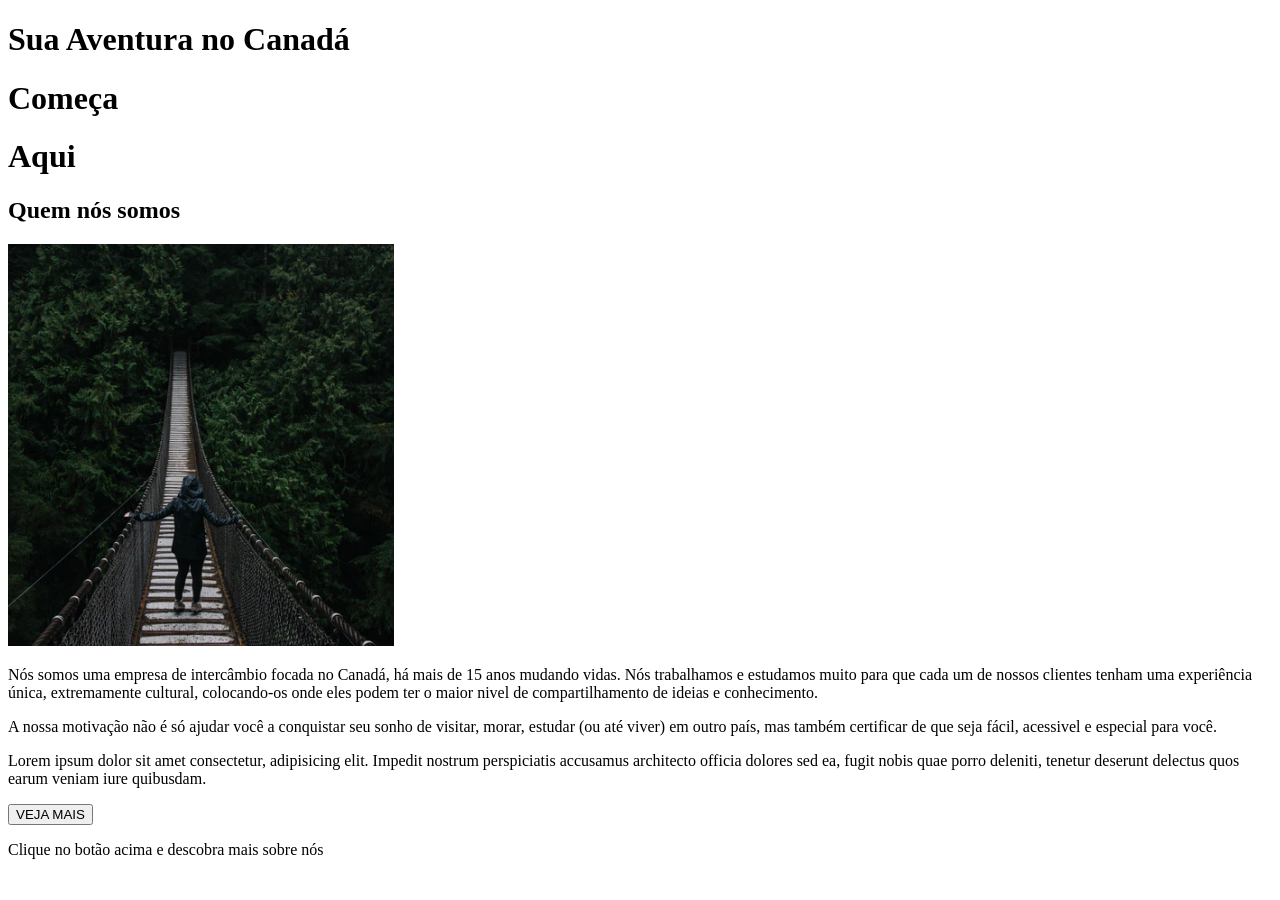
==== index.html @ 94c92f0e "Code Base" ====
<!DOCTYPE html>
<html lang="en">

<head>
  <meta charset="UTF-8">
  <meta http-equiv="X-UA-Compatible" content="IE=edge">
  <meta name="viewport" content="width=device-width, initial-scale=1.0">
  <title> CanadaFly</title>
  <link rel="stylesheet" href="./style.css">
  <script src="./script.js" type="module" defer></script>
</head>

<body>
  <header-component></header-component>
  <div class="outdoor home">
    <div class="img-outdoor"></div>
    <div class="container-outdoor">
      <h1> Sua Aventura no Canadá </h1>
      <div class="detail">
        <h1>Começa</h1>
        <h1>Aqui</h1>
      </div>
    </div>
  </div>

  <main>
    <section class="who-we-are home">
      <div class="container">
        <h2 class="title">Quem nós somos</h2>
        <div class="content">
          <div class="img">
            <img src="./imgs/image-help-how-we-are.png" alt="">
          </div>

          <div class="info">
            <p>
              Nós somos uma empresa de intercâmbio focada no Canadá, há mais de 15 anos mudando vidas. Nós trabalhamos
              e estudamos muito para que cada um de nossos clientes tenham uma experiência única, extremamente cultural,
              colocando-os onde eles podem ter o maior nivel de compartilhamento de ideias e conhecimento.
            </p>
            <p>
              A nossa motivação não é só ajudar você a conquistar seu sonho de visitar, morar, estudar (ou até viver) em
              outro país, mas também certificar de que seja fácil, acessivel e especial para você.
            </p>
            <p>
              Lorem ipsum dolor sit amet consectetur, adipisicing elit. Impedit nostrum perspiciatis accusamus
              architecto officia dolores sed ea, fugit nobis quae porro deleniti, tenetur deserunt delectus quos earum
              veniam iure quibusdam.
            </p>

            <div class="call">
              <button>VEJA MAIS</button>
              <p>Clique no botão acima e descobra mais sobre nós</p>
            </div>
          </div>
        </div>
      </div>
    </section>
  </main>
</body>

</html>
---- style.css ----
@import url(./styles/general.css);
/* COMPONENTS */
@import url(./components/header/header.css);
@import url(./styles/outdoor.css);
/* SECTIONS */
@import url(./styles/who-we-are.css);
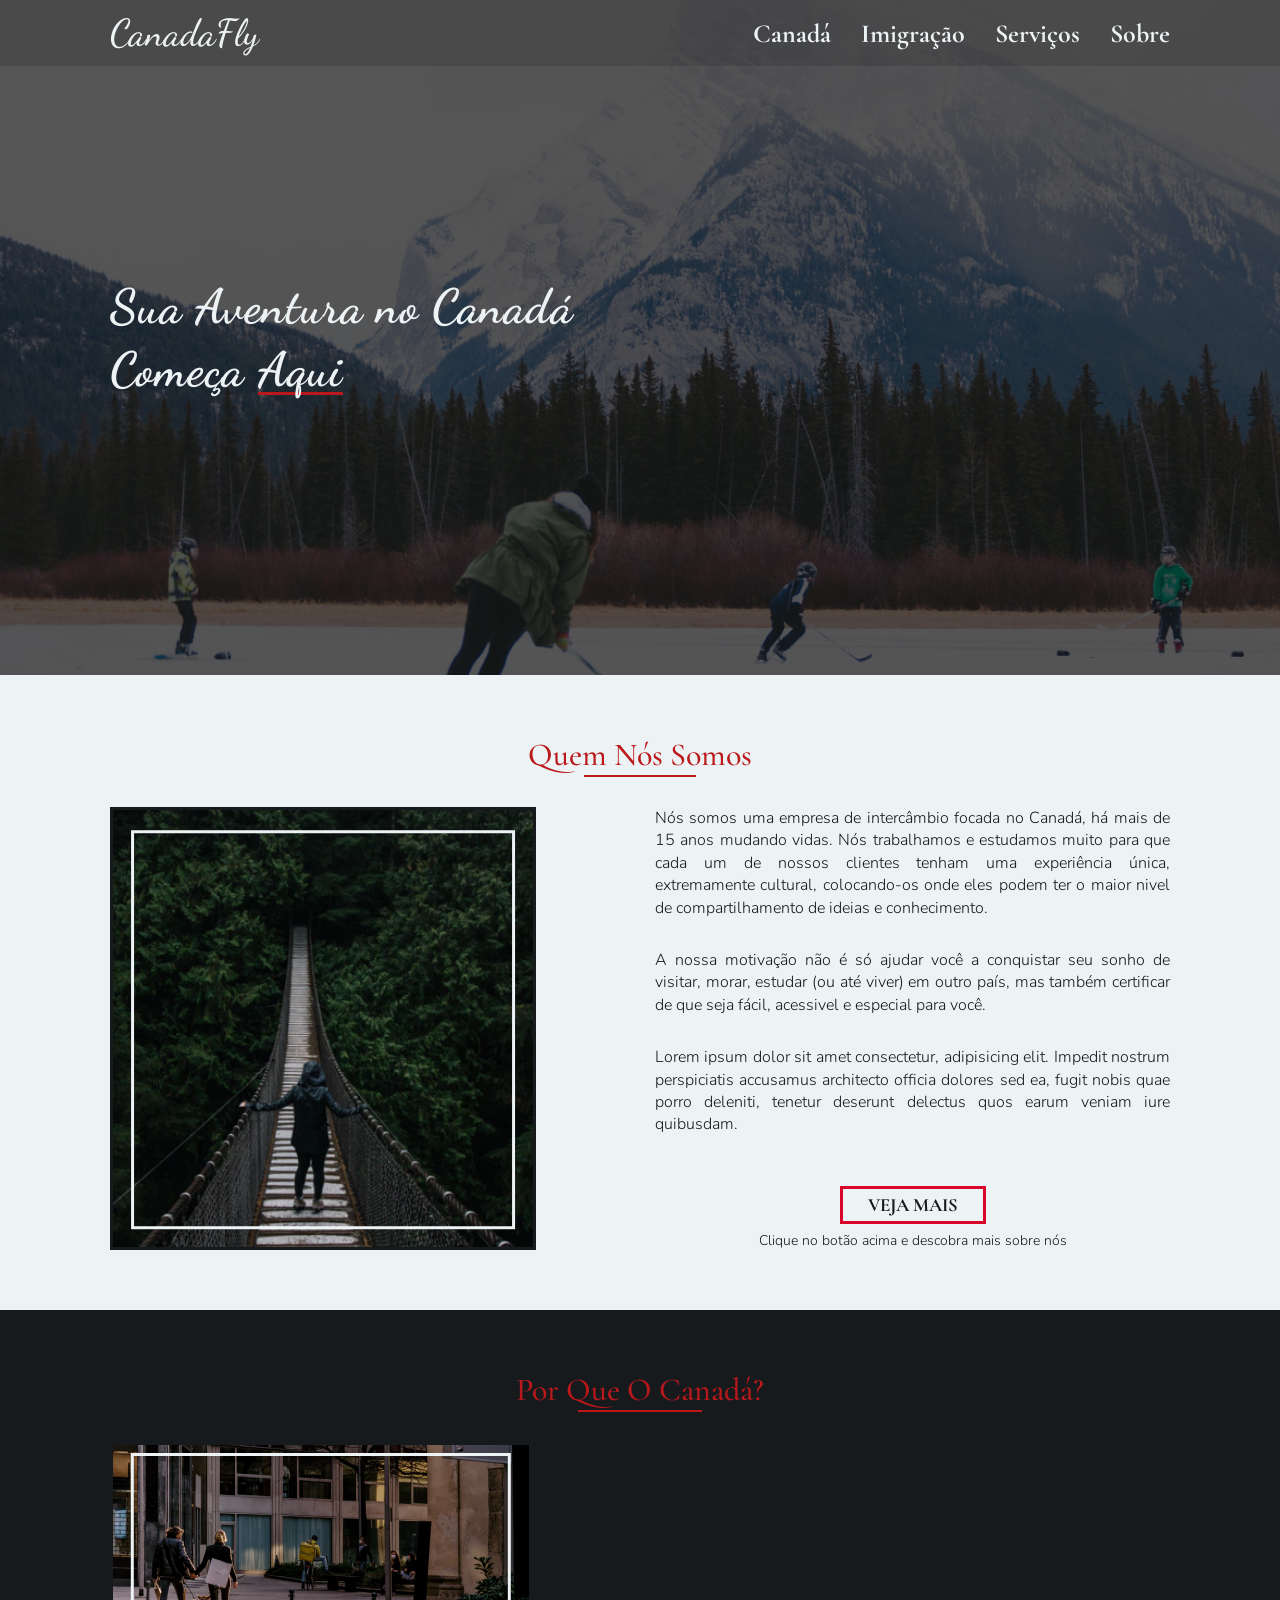
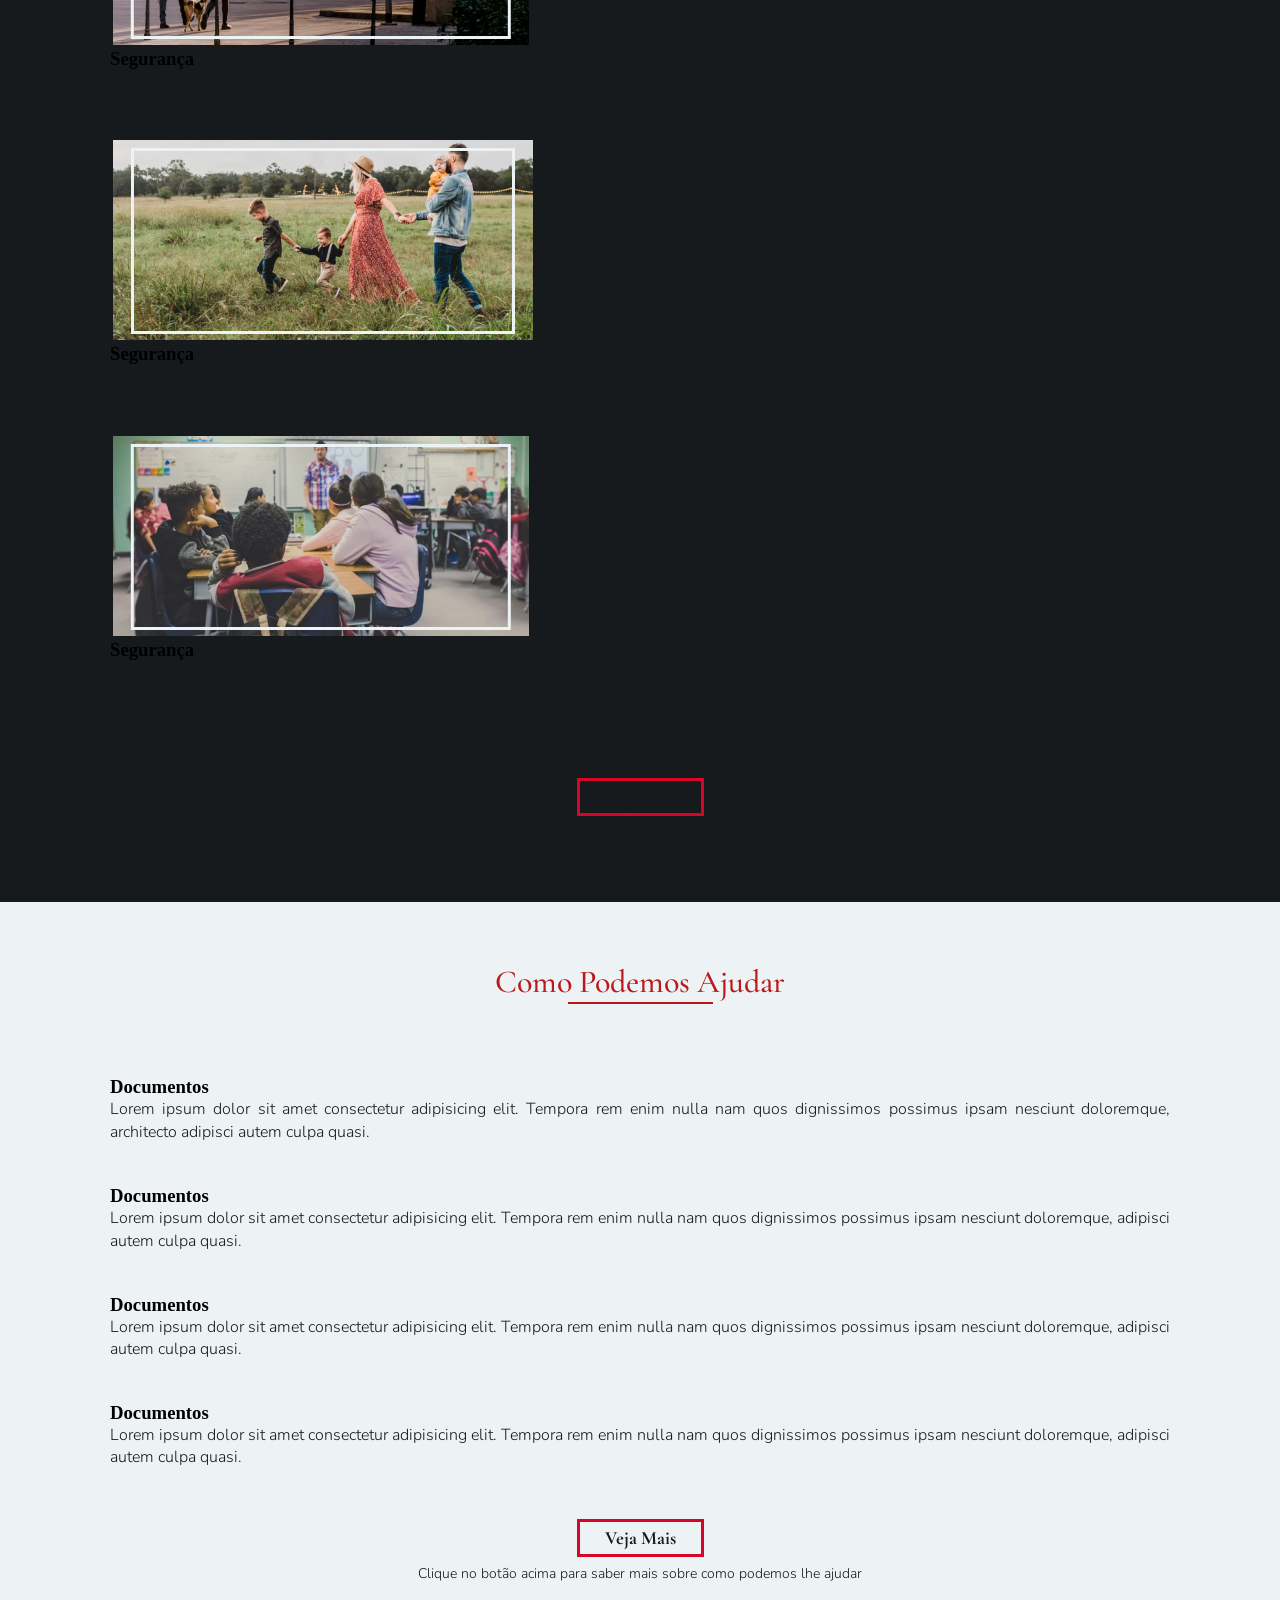
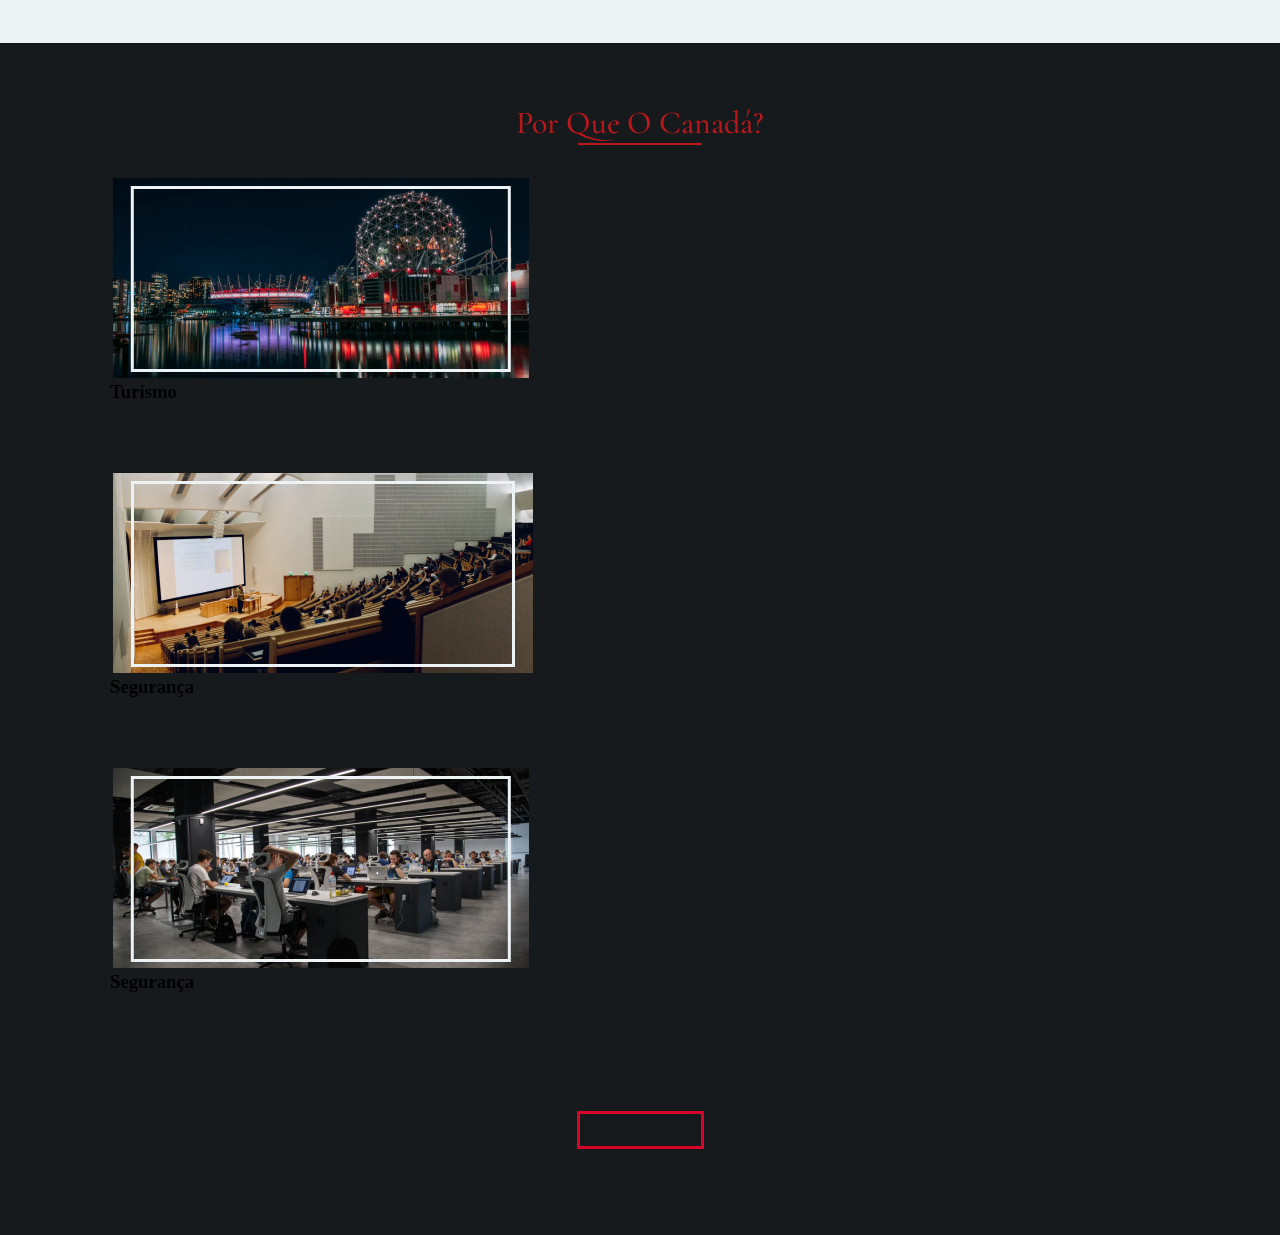
==== commit 6a6dd470: "update page home" ====
--- a/index.html
+++ b/index.html
@@ -24,14 +24,15 @@
   </div>
 
   <main>
+
     <section class="who-we-are home">
       <div class="container">
         <h2 class="title">Quem nós somos</h2>
         <div class="content">
           <div class="img">
-            <img src="./imgs/image-help-how-we-are.png" alt="">
-          </div>
-
+            <img src="./imgs/image-help-how-we-are.png"
+              alt="Imagem de uma pessoa passando por uma ponte de madeira na floresta.">
+          </div>
           <div class="info">
             <p>
               Nós somos uma empresa de intercâmbio focada no Canadá, há mais de 15 anos mudando vidas. Nós trabalhamos
@@ -47,7 +48,6 @@
               architecto officia dolores sed ea, fugit nobis quae porro deleniti, tenetur deserunt delectus quos earum
               veniam iure quibusdam.
             </p>
-
             <div class="call">
               <button>VEJA MAIS</button>
               <p>Clique no botão acima e descobra mais sobre nós</p>
@@ -56,6 +56,167 @@
         </div>
       </div>
     </section>
+
+    <section class="why-canada content-style-one">
+      <div class="container">
+        <h2 class="title">Por que o canadá?</h2>
+        <div class="content">
+          <div class="img">
+            <img src="./imgs/quality-safety.png" alt="Imagem de diversas pessoas passeando por um belo bairro.">
+          </div>
+          <div class="info">
+            <h3 class="subtitle">Segurança</h3>
+            <p>
+              Lorem ipsum dolor sit amet, consectetur adipiscing elit ut aliquam, purus sit amet luctus venenatis,
+              lectus magna fringilla urna, porttitor rhoncus dolor purus non enimLorem ipsum dolor sit amet, consectetur
+              adipiscing elit ut aliquam, purus sit amet luctus venenatis, lectus magna fringilla urna, porttitor
+              rhoncus dolor purus non enimLorem ipsum.
+            </p>
+          </div>
+        </div>
+        <div class="content">
+          <div class="img">
+            <img src="./imgs/quality-family.png" alt="Imagem de uma pessoa familia passeando em um campo verde.">
+          </div>
+          <div class="info">
+            <h3 class="subtitle">Segurança</h3>
+            <p>
+              Lorem ipsum dolor sit amet, consectetur adipiscing elit ut aliquam, purus sit amet luctus venenatis,
+              lectus magna fringilla urna, porttitor rhoncus dolor purus non enimLorem ipsum dolor sit amet, consectetur
+              adipiscing elit ut aliquam, purus sit amet luctus venenatis, lectus magna fringilla urna, porttitor
+              rhoncus dolor purus non enimLorem ipsum.
+            </p>
+          </div>
+        </div>
+        <div class="content">
+          <div class="img">
+            <img src="./imgs/quality-study.png" alt="Imagem de alunos em uma aula.">
+          </div>
+          <div class="info">
+            <h3 class="subtitle">Segurança</h3>
+            <p>
+              Lorem ipsum dolor sit amet, consectetur adipiscing elit ut aliquam, purus sit amet luctus venenatis,
+              lectus magna fringilla urna, porttitor rhoncus dolor purus non enimLorem ipsum dolor sit amet, consectetur
+              adipiscing elit ut aliquam, purus sit amet luctus venenatis, lectus magna fringilla urna, porttitor
+              rhoncus dolor purus non enimLorem ipsum.
+            </p>
+          </div>
+        </div>
+      </div>
+      <div class="call">
+        <button> Veja Mais</button>
+        <p>Clique no botão acima para saber mais sobre o Canadá</p>
+      </div>
+    </section>
+
+    <section class="how-we-help">
+      <div class="container">
+        <h2 class="title"> Como podemos ajudar</h2>
+        <div class="content">
+          <div class="item">
+            <div class="vector">
+              <img src="./imgs/vector-document.svg" alt="">
+            </div>
+            <h3 class="subtitle">
+              Documentos
+            </h3>
+            <p>Lorem ipsum dolor sit amet consectetur adipisicing elit. Tempora rem enim nulla nam quos dignissimos
+              possimus ipsam nesciunt doloremque, architecto adipisci autem culpa quasi.
+            </p>
+          </div>
+          <div class="item">
+            <div class="vector">
+              <img src="./imgs/vector-place.svg" alt="">
+            </div>
+            <h3 class="subtitle">
+              Documentos
+            </h3>
+            <p>Lorem ipsum dolor sit amet consectetur adipisicing elit. Tempora rem enim nulla nam quos dignissimos
+              possimus ipsam nesciunt doloremque, adipisci autem culpa quasi.
+            </p>
+          </div>
+          <div class="item">
+            <div class="vector">
+              <img src="./imgs/vector-security.svg" alt="">
+            </div>
+            <h3 class="subtitle">
+              Documentos
+            </h3>
+            <p>Lorem ipsum dolor sit amet consectetur adipisicing elit. Tempora rem enim nulla nam quos dignissimos
+              possimus ipsam nesciunt doloremque, adipisci autem culpa quasi.
+            </p>
+          </div>
+          <div class="item">
+            <div class="vector">
+              <img src="./imgs/vector-job.svg" alt="">
+            </div>
+            <h3 class="subtitle">
+              Documentos
+            </h3>
+            <p>Lorem ipsum dolor sit amet consectetur adipisicing elit. Tempora rem enim nulla nam quos dignissimos
+              possimus ipsam nesciunt doloremque, adipisci autem culpa quasi.
+            </p>
+          </div>
+        </div>
+        <div class="call">
+          <button>Veja Mais</button>
+          <p>Clique no botão acima para saber mais sobre como podemos lhe ajudar</p>
+        </div>
+      </div>
+    </section>
+
+    <section class="visa-types content-style-one">
+      <div class="container">
+        <h2 class="title">Por que o canadá?</h2>
+        <div class="content">
+          <div class="img">
+            <img src="./imgs/visa-turism.png" alt="Imagem do ponto turistico Science World.">
+          </div>
+          <div class="info">
+            <h3 class="subtitle">Turismo</h3>
+            <p>
+              Lorem ipsum dolor sit amet, consectetur adipiscing elit ut aliquam, purus sit amet luctus venenatis,
+              lectus magna fringilla urna, porttitor rhoncus dolor purus non enimLorem ipsum dolor sit amet, consectetur
+              adipiscing elit ut aliquam, purus sit amet luctus venenatis, lectus magna fringilla urna, porttitor
+              rhoncus dolor purus non enimLorem ipsum.
+            </p>
+          </div>
+        </div>
+        <div class="content">
+          <div class="img">
+            <img src="./imgs/visa-study.png" alt="Imagem de uma sala de faculdade.">
+          </div>
+          <div class="info">
+            <h3 class="subtitle">Segurança</h3>
+            <p>
+              Lorem ipsum dolor sit amet, consectetur adipiscing elit ut aliquam, purus sit amet luctus venenatis,
+              lectus magna fringilla urna, porttitor rhoncus dolor purus non enimLorem ipsum dolor sit amet, consectetur
+              adipiscing elit ut aliquam, purus sit amet luctus venenatis, lectus magna fringilla urna, porttitor
+              rhoncus dolor purus non enimLorem ipsum.
+            </p>
+          </div>
+        </div>
+        <div class="content">
+          <div class="img">
+            <img src="./imgs/visa-work.png"
+              alt="Imagem de uma empresa com diversas pessoas trabalhanndo em seus notebooks.">
+          </div>
+          <div class="info">
+            <h3 class="subtitle">Segurança</h3>
+            <p>
+              Lorem ipsum dolor sit amet, consectetur adipiscing elit ut aliquam, purus sit amet luctus venenatis,
+              lectus magna fringilla urna, porttitor rhoncus dolor purus non enimLorem ipsum dolor sit amet, consectetur
+              adipiscing elit ut aliquam, purus sit amet luctus venenatis, lectus magna fringilla urna, porttitor
+              rhoncus dolor purus non enimLorem ipsum.
+            </p>
+          </div>
+        </div>
+      </div>
+      <div class="call">
+        <button> Veja Mais</button>
+        <p>Clique no botão acima para saber mais sobre o Canadá</p>
+      </div>
+    </section>
   </main>
 </body>
 
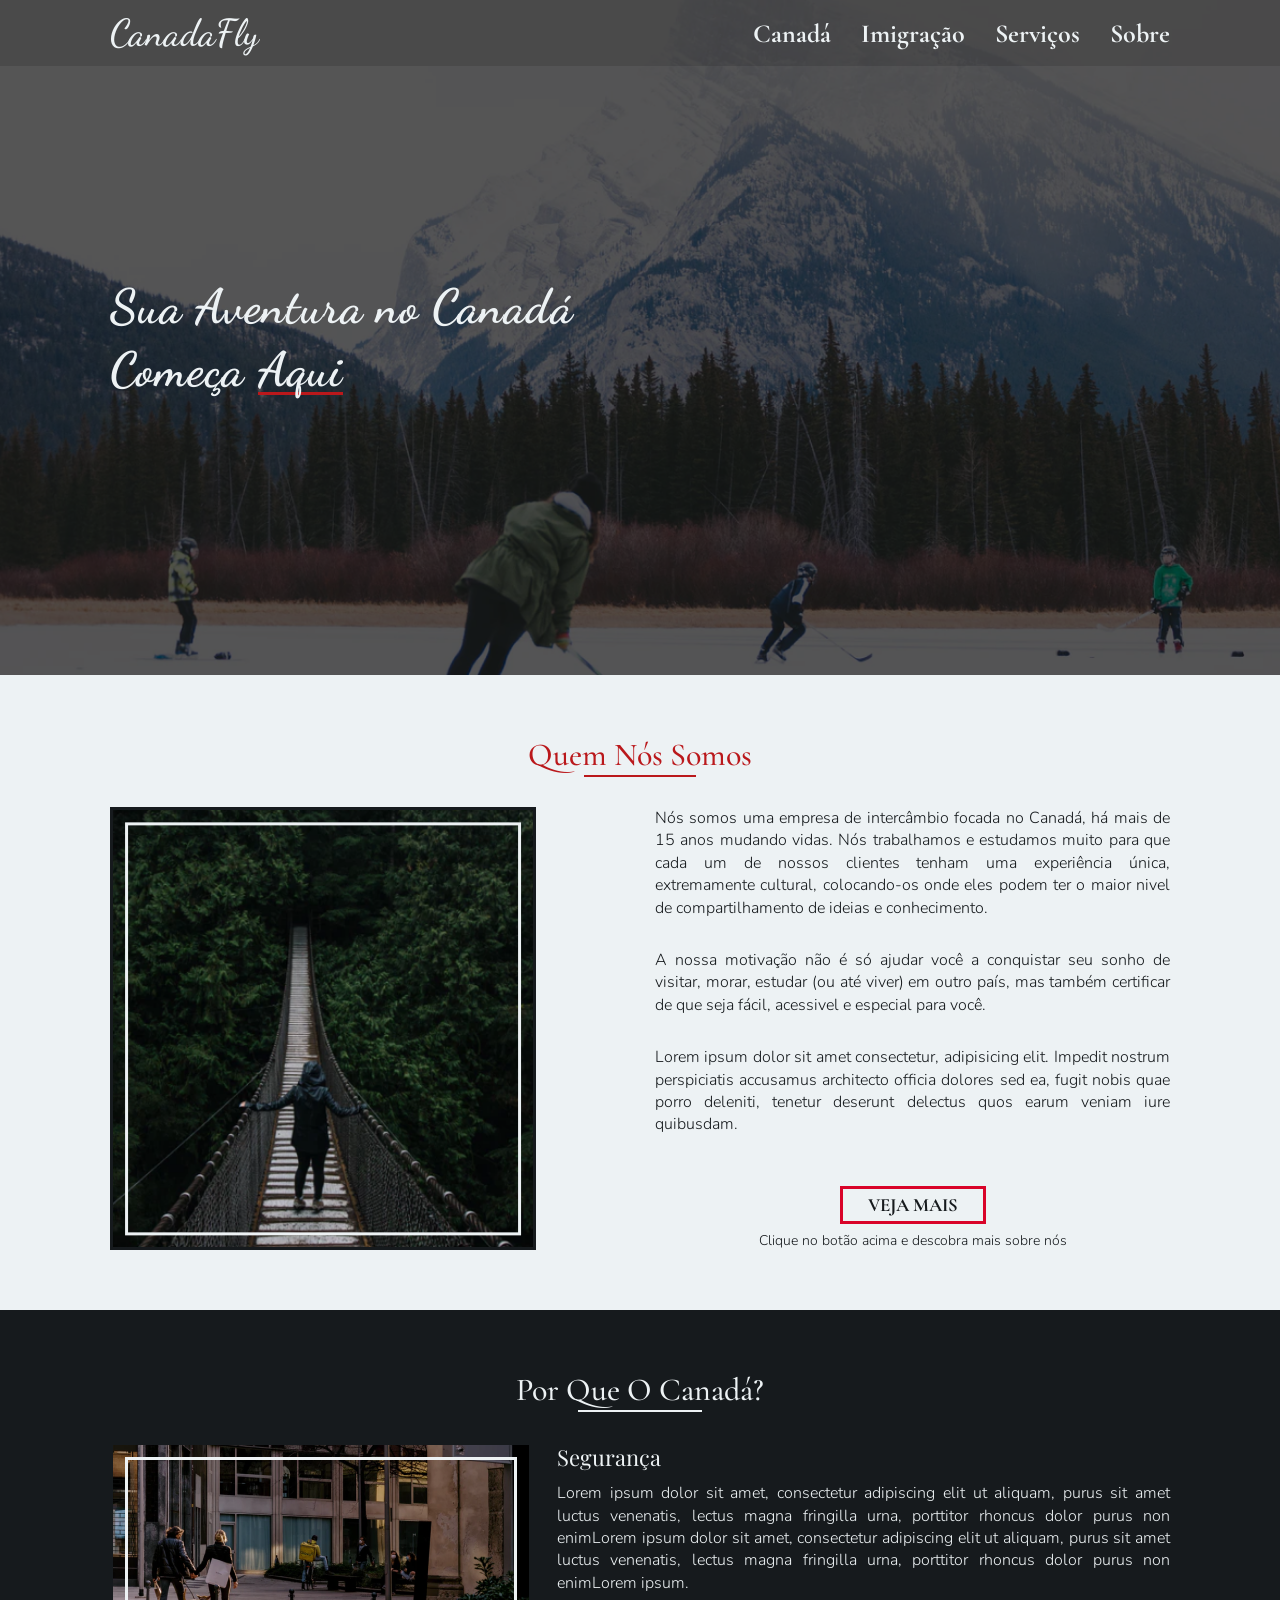
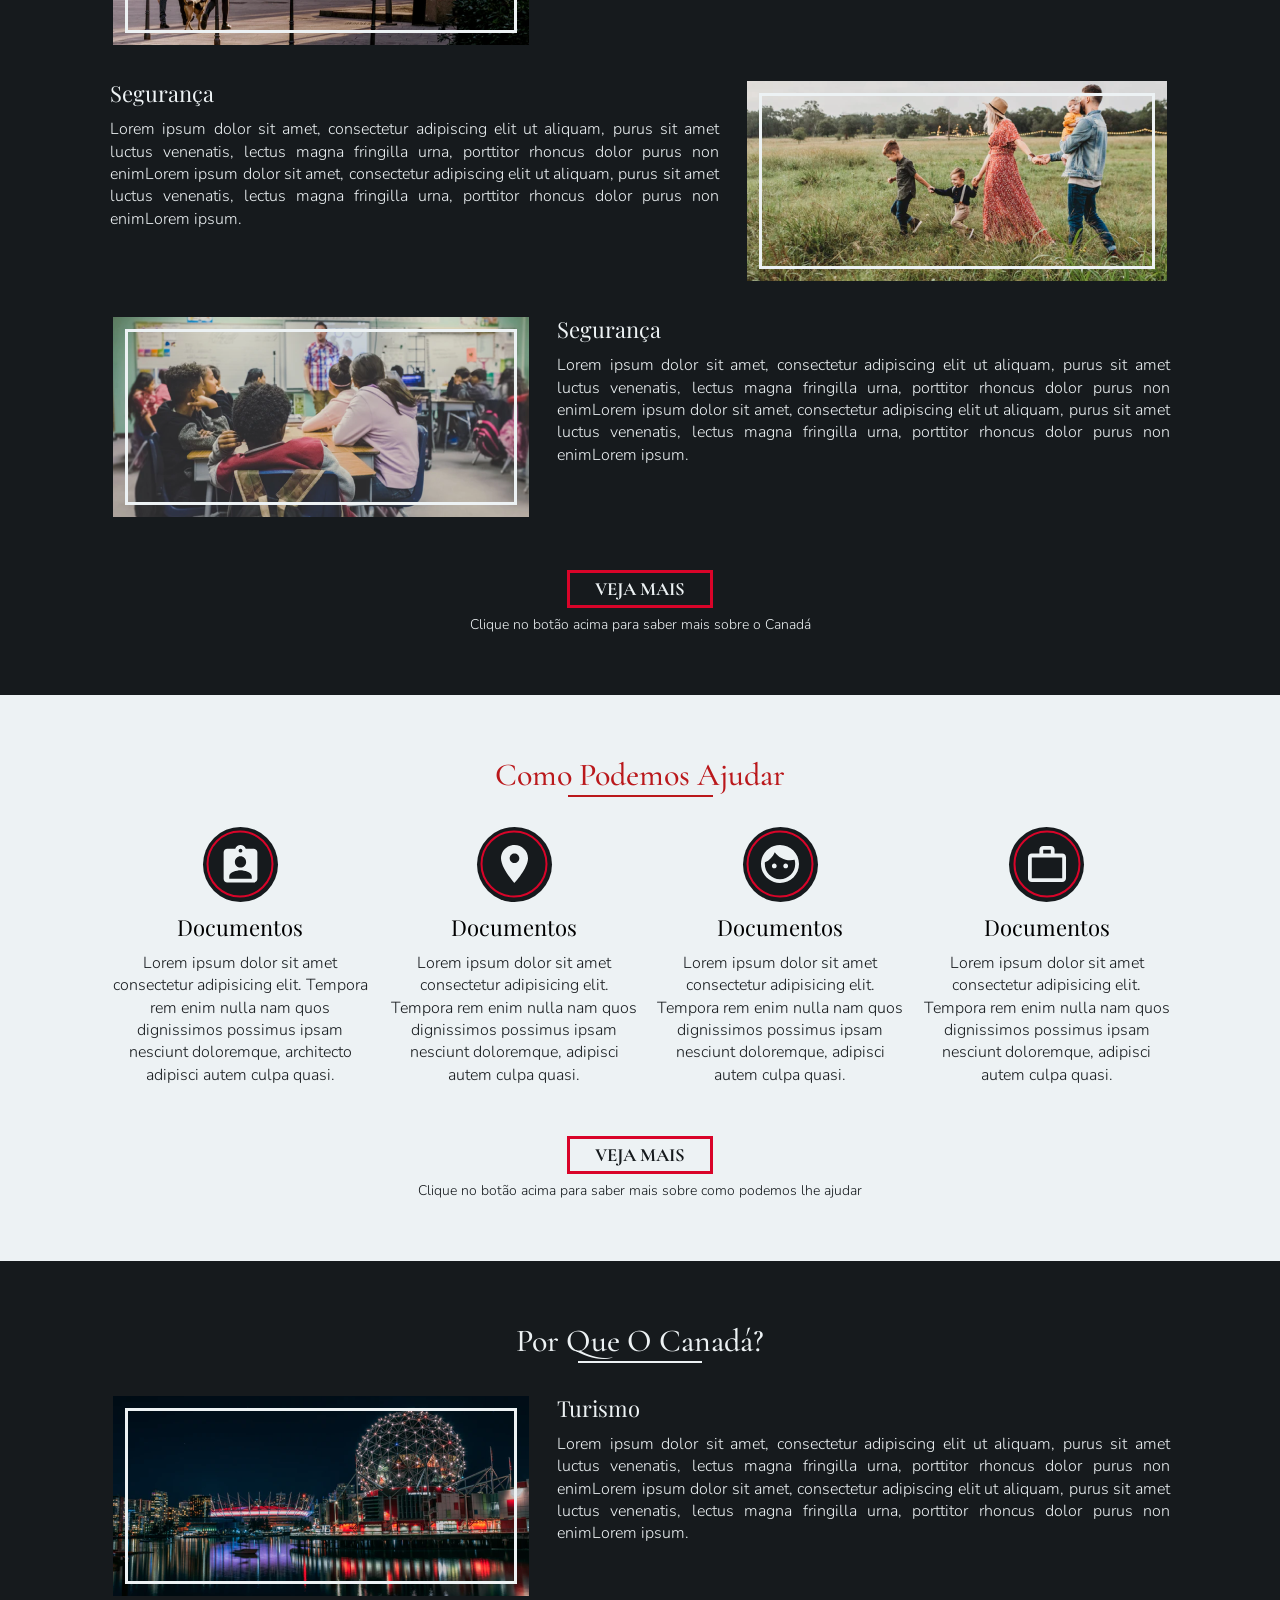
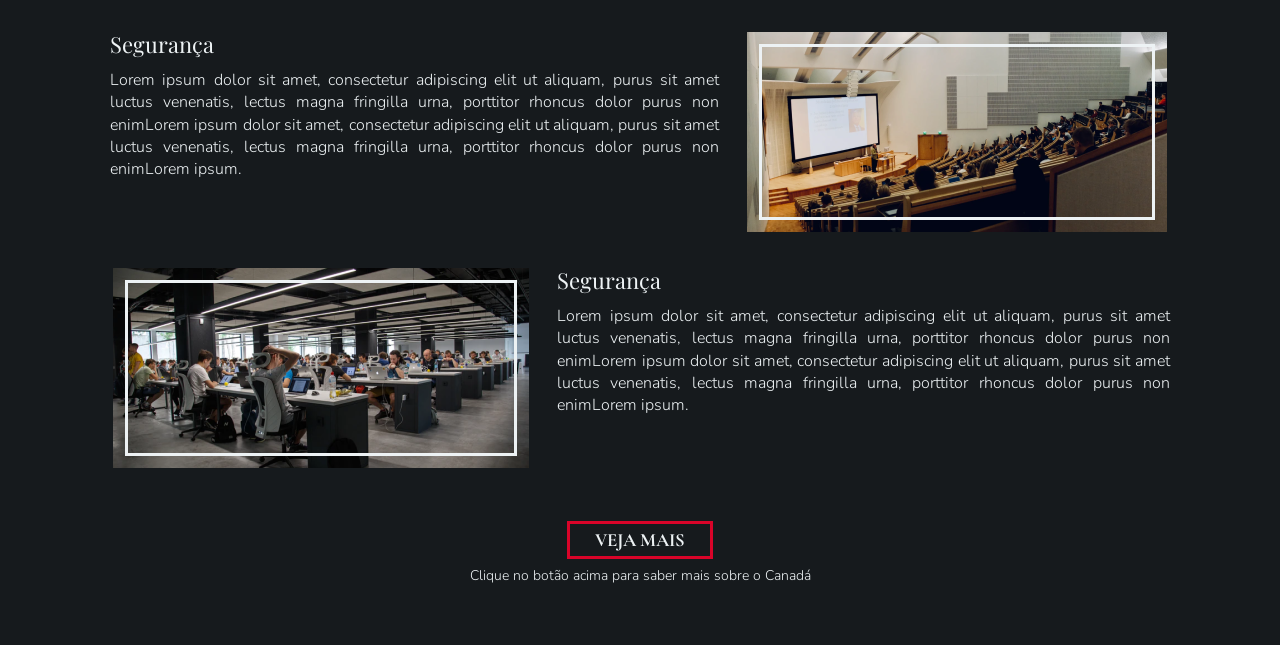
==== commit 11760c31: "Add footer" ====
--- a/index.html
+++ b/index.html
@@ -11,7 +11,9 @@
 </head>
 
 <body>
+
   <header-component></header-component>
+
   <div class="outdoor home">
     <div class="img-outdoor"></div>
     <div class="container-outdoor">
@@ -218,6 +220,9 @@
       </div>
     </section>
   </main>
+
+  <footer-component></footer-component>
+
 </body>
 
 </html>
--- a/style.css
+++ b/style.css
@@ -4,3 +4,6 @@
 @import url(./styles/outdoor.css);
 /* SECTIONS */
 @import url(./styles/who-we-are.css);
+@import url(./styles/how-we-help.css);
+/* CONTENT STYLE*/
+@import url(./styles/content-style-one.css);
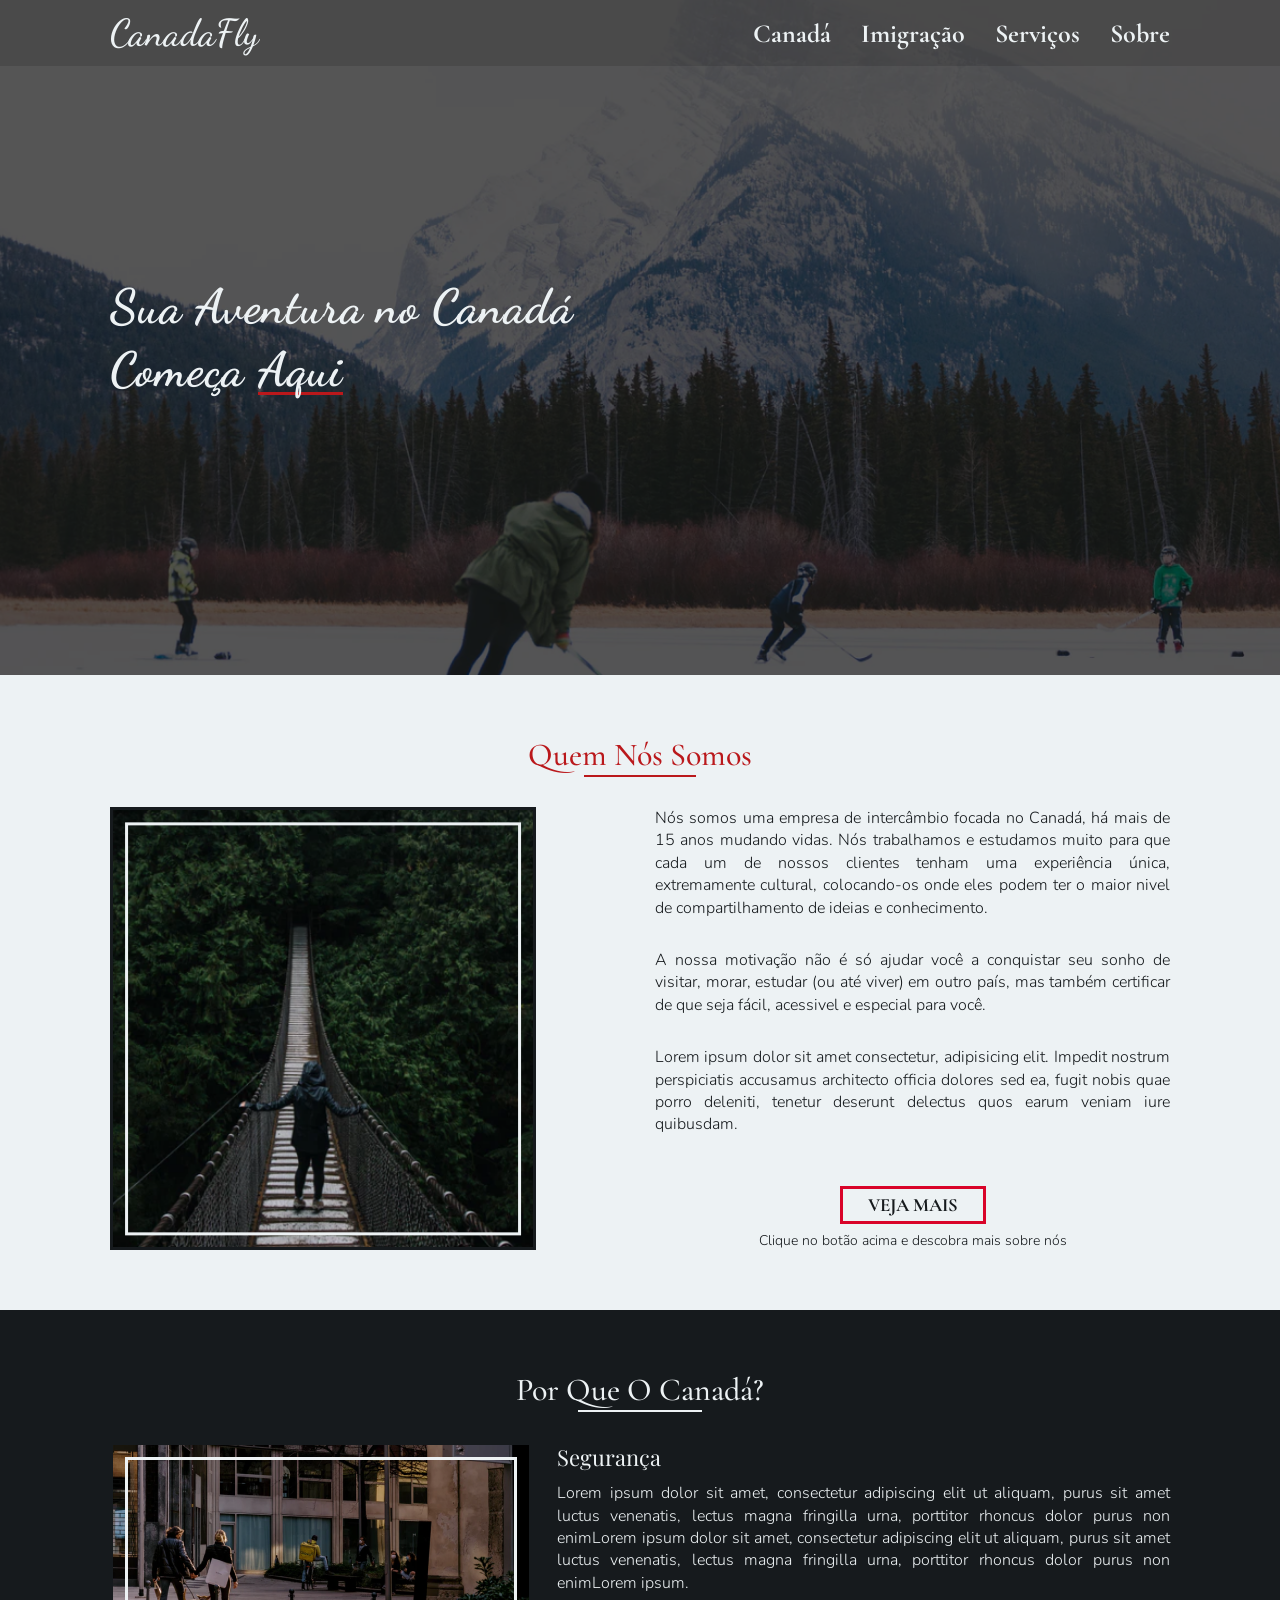
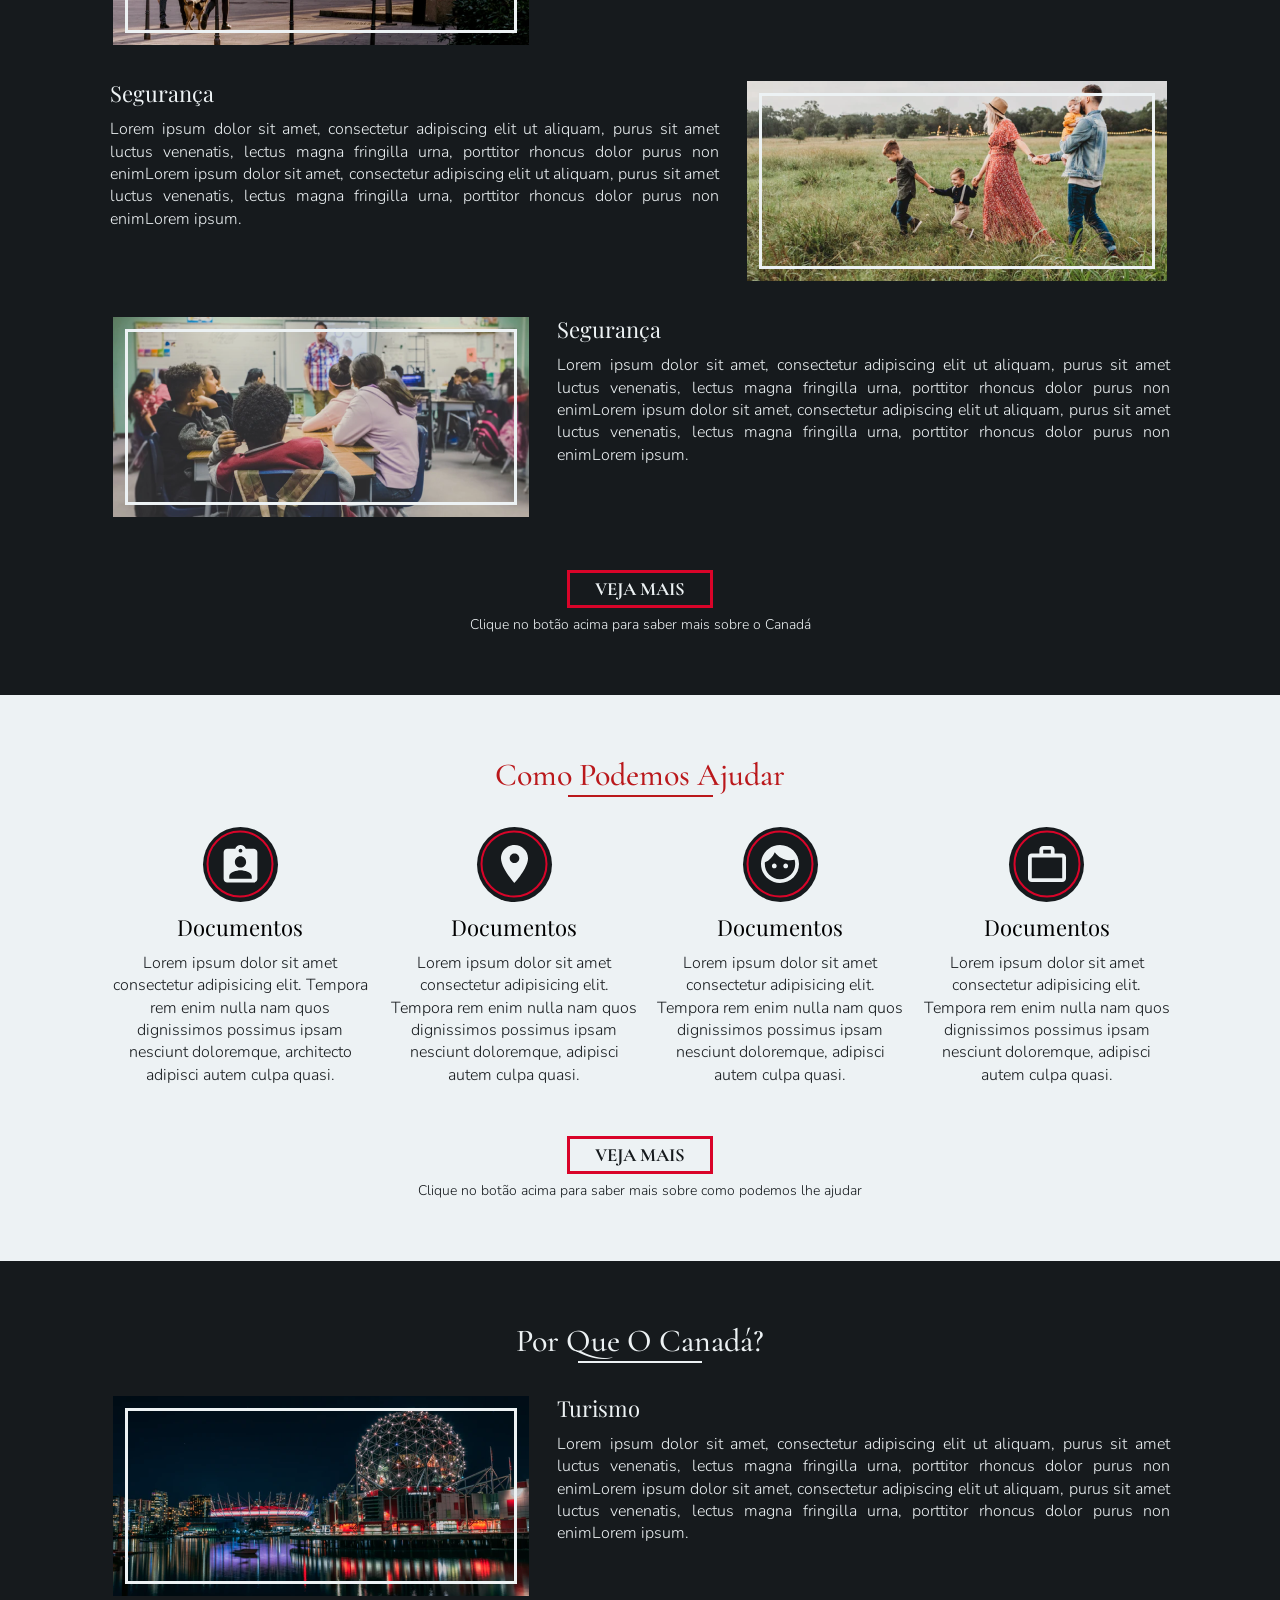
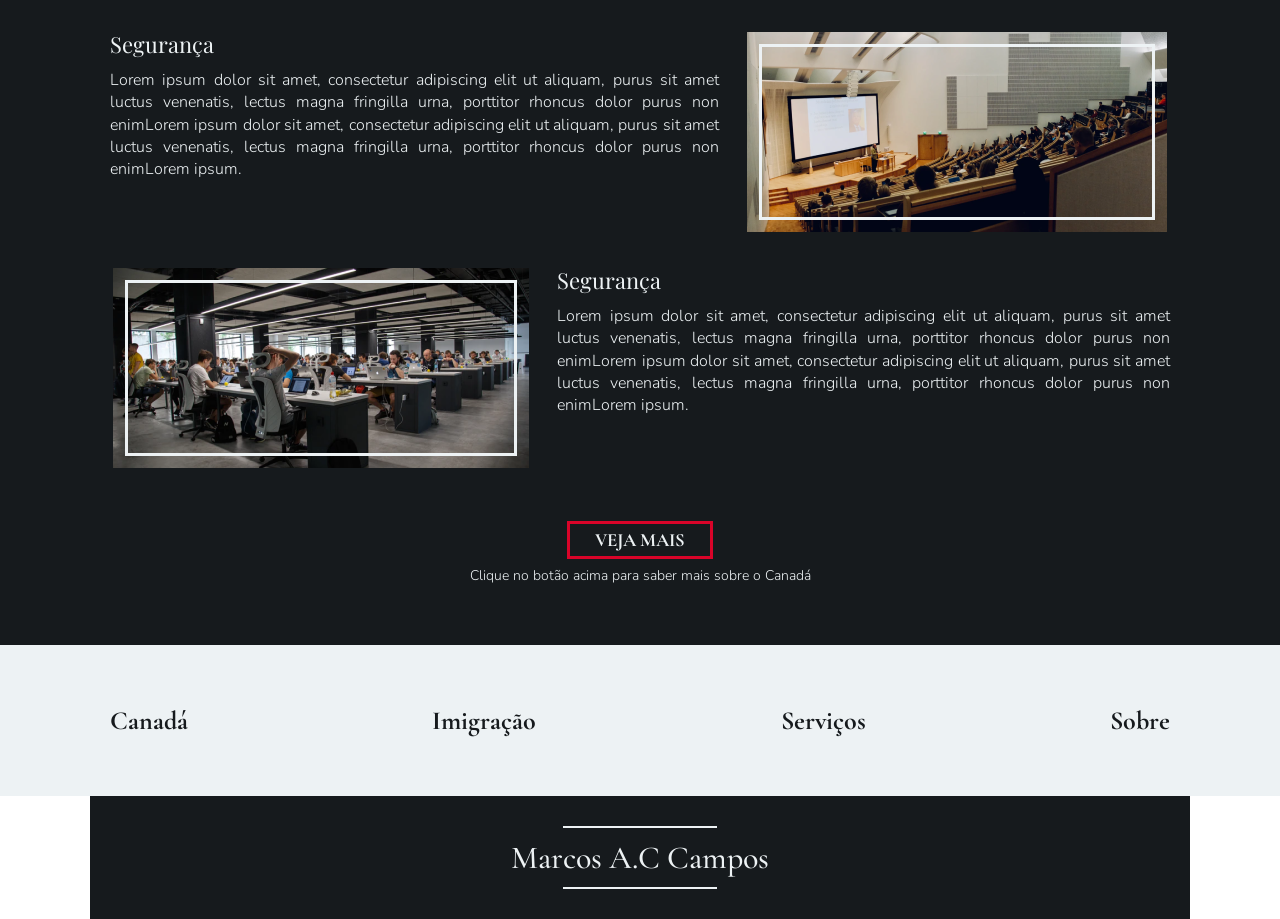
==== commit 1b363e97: "Mobile Version" ====
--- a/index.html
+++ b/index.html
@@ -104,11 +104,12 @@
             </p>
           </div>
         </div>
-      </div>
-      <div class="call">
-        <button> Veja Mais</button>
-        <p>Clique no botão acima para saber mais sobre o Canadá</p>
-      </div>
+        <div class="call">
+          <button> Veja Mais</button>
+          <p>Clique no botão acima para saber mais sobre o Canadá</p>
+        </div>
+      </div>
+
     </section>
 
     <section class="how-we-help">
@@ -213,10 +214,10 @@
             </p>
           </div>
         </div>
-      </div>
-      <div class="call">
-        <button> Veja Mais</button>
-        <p>Clique no botão acima para saber mais sobre o Canadá</p>
+        <div class="call">
+          <button> Veja Mais</button>
+          <p>Clique no botão acima para saber mais sobre o Canadá</p>
+        </div>
       </div>
     </section>
   </main>
--- a/style.css
+++ b/style.css
@@ -1,8 +1,9 @@
 @import url(./styles/general.css);
 /* COMPONENTS */
 @import url(./components/header/header.css);
+@import url(./components/footer/footer.css);
+/* SECTIONS */
 @import url(./styles/outdoor.css);
-/* SECTIONS */
 @import url(./styles/who-we-are.css);
 @import url(./styles/how-we-help.css);
 /* CONTENT STYLE*/
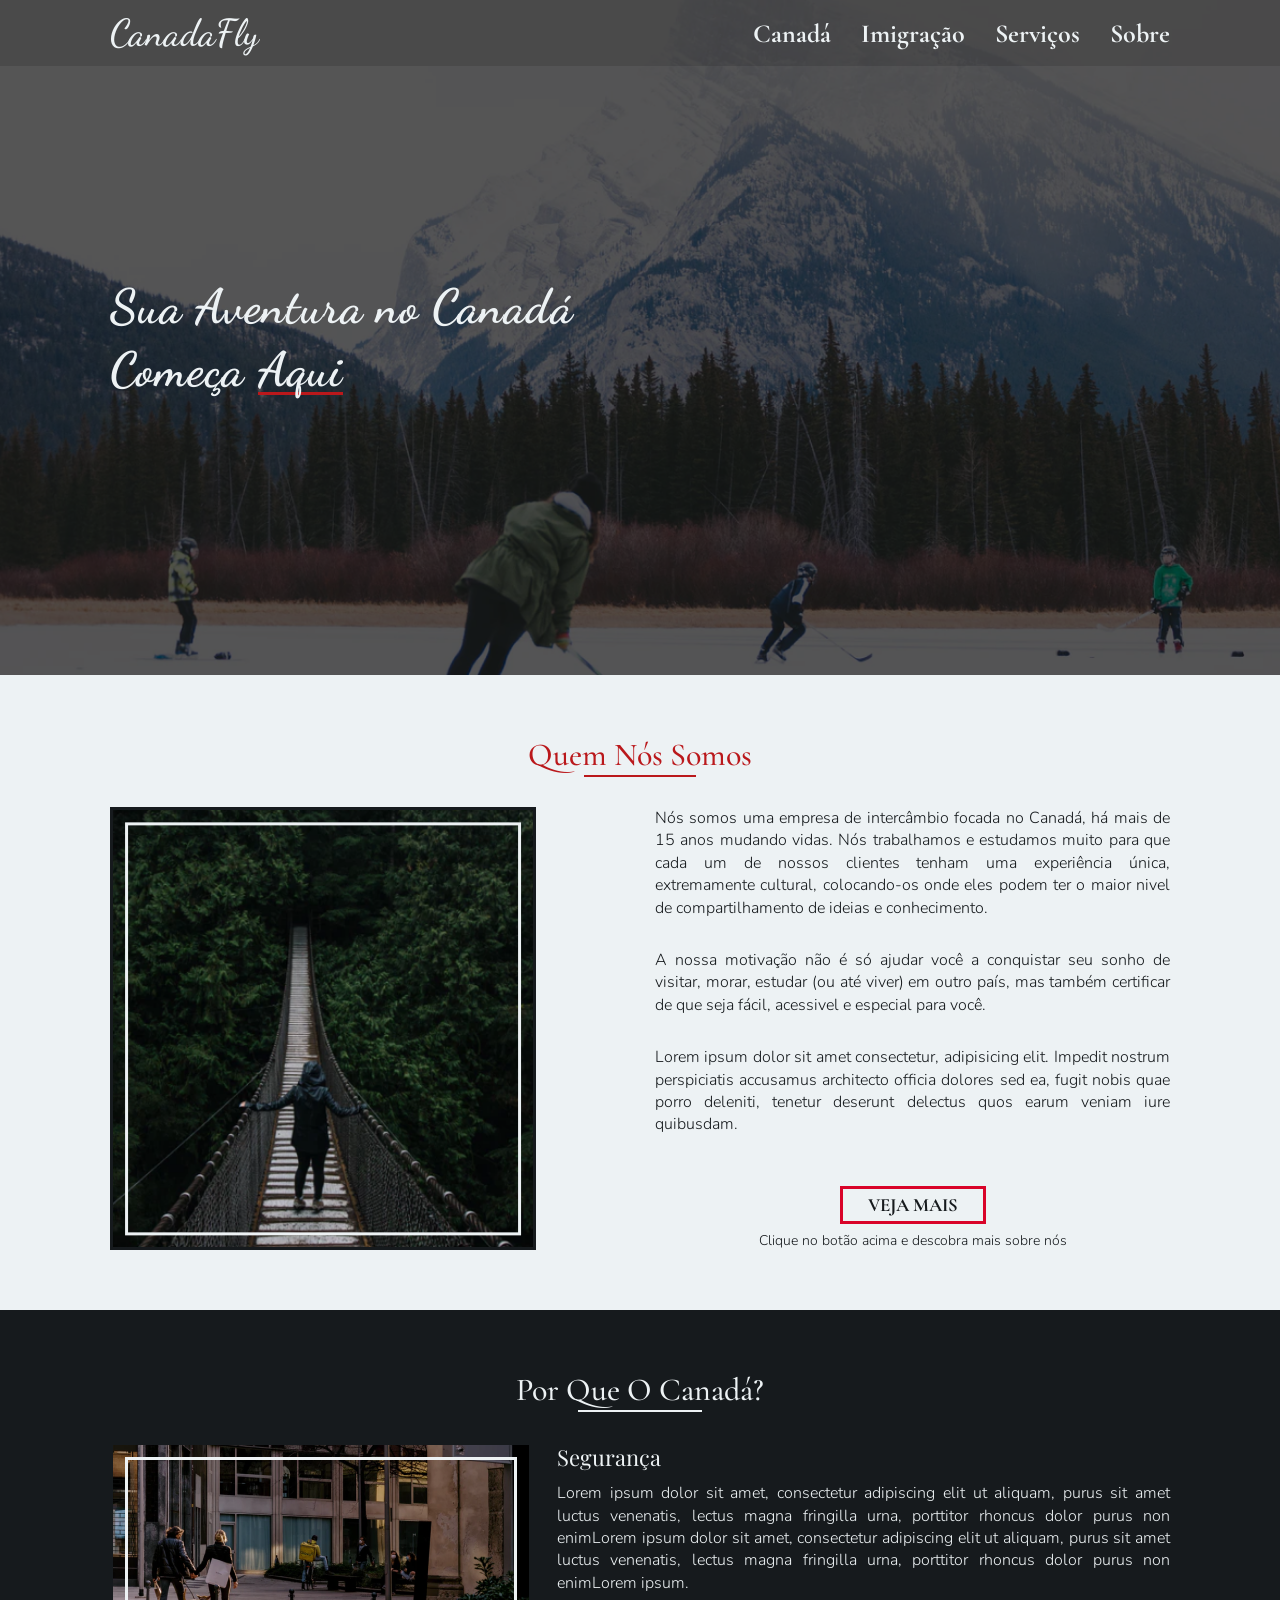
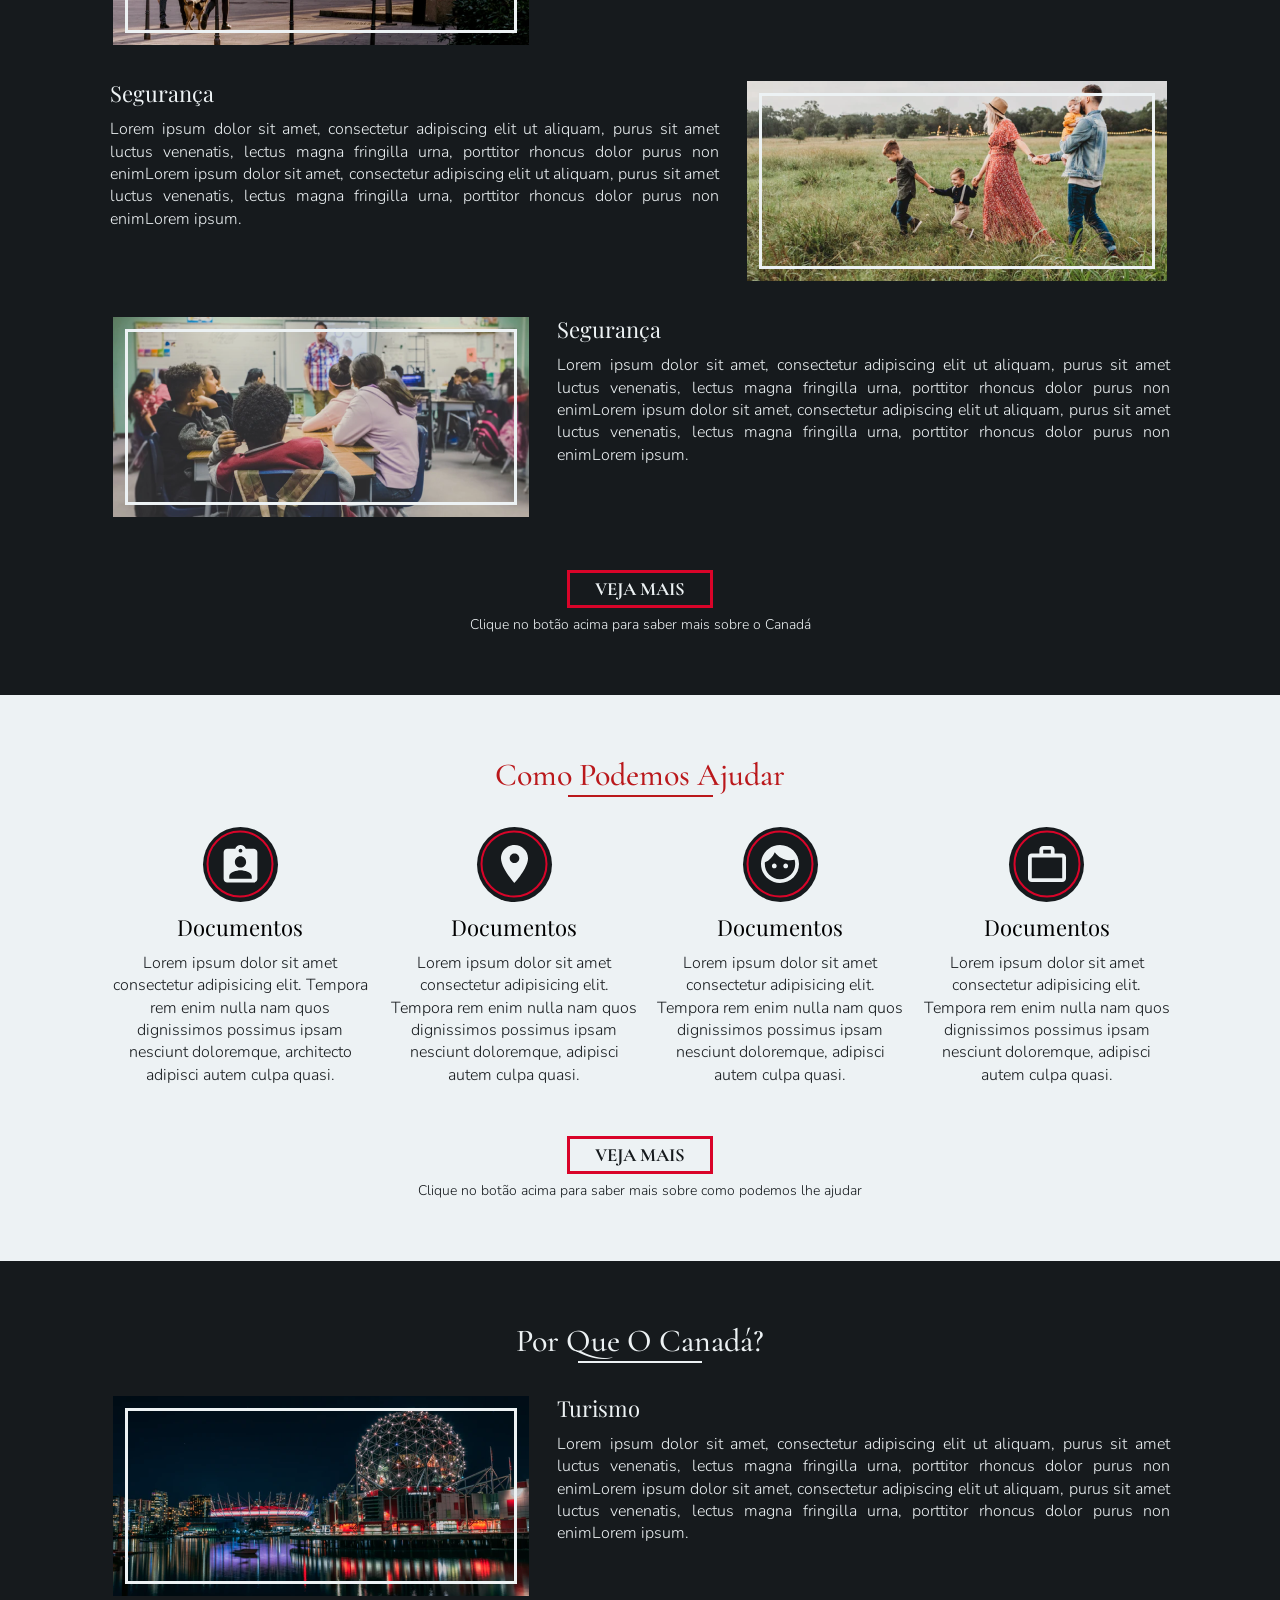
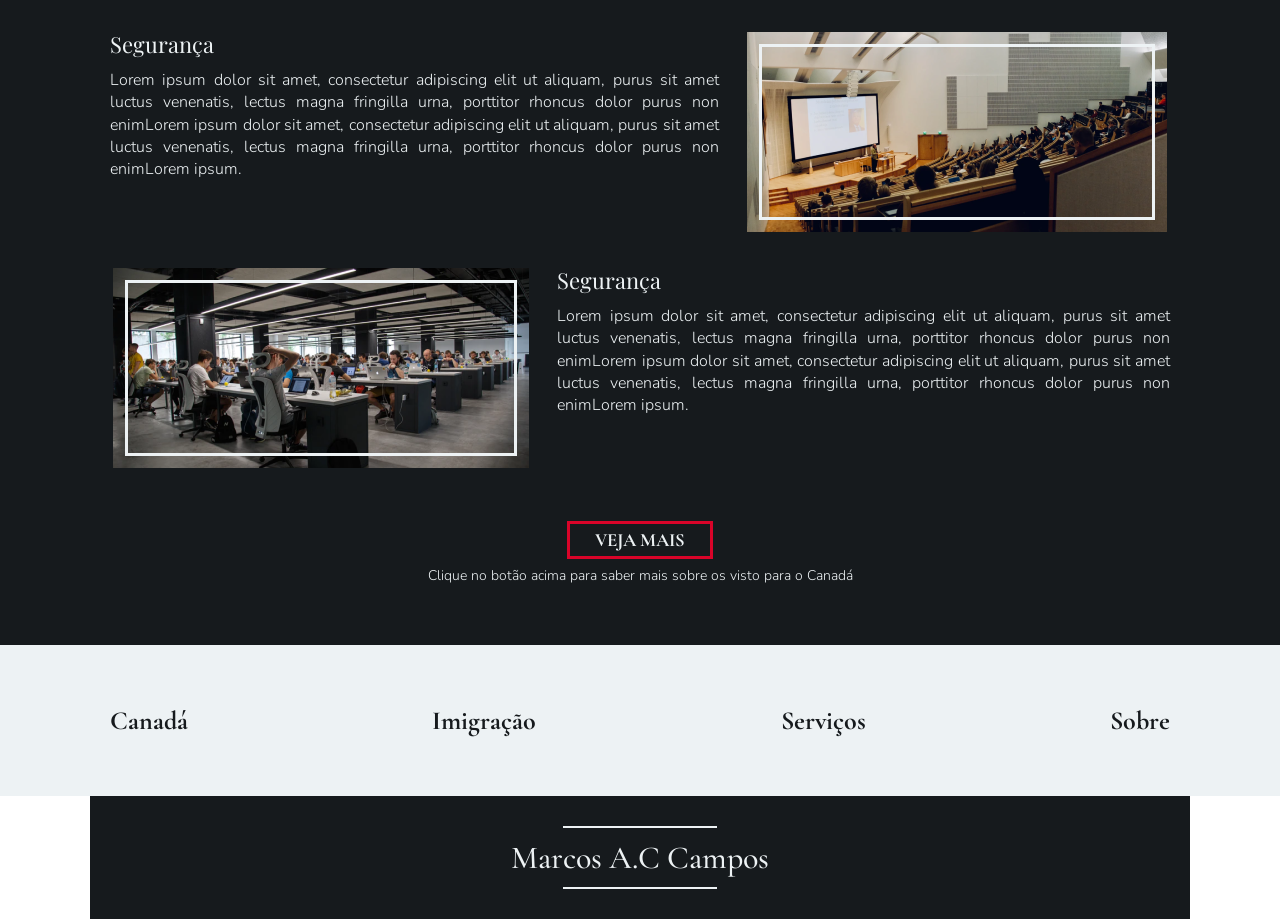
==== commit b6a517f9: "create content style two" ====
--- a/index.html
+++ b/index.html
@@ -27,7 +27,7 @@
 
   <main>
 
-    <section class="who-we-are home">
+    <section class="who-we-are content-style-two">
       <div class="container">
         <h2 class="title">Quem nós somos</h2>
         <div class="content">
@@ -216,7 +216,7 @@
         </div>
         <div class="call">
           <button> Veja Mais</button>
-          <p>Clique no botão acima para saber mais sobre o Canadá</p>
+          <p>Clique no botão acima para saber mais sobre os visto para o Canadá</p>
         </div>
       </div>
     </section>
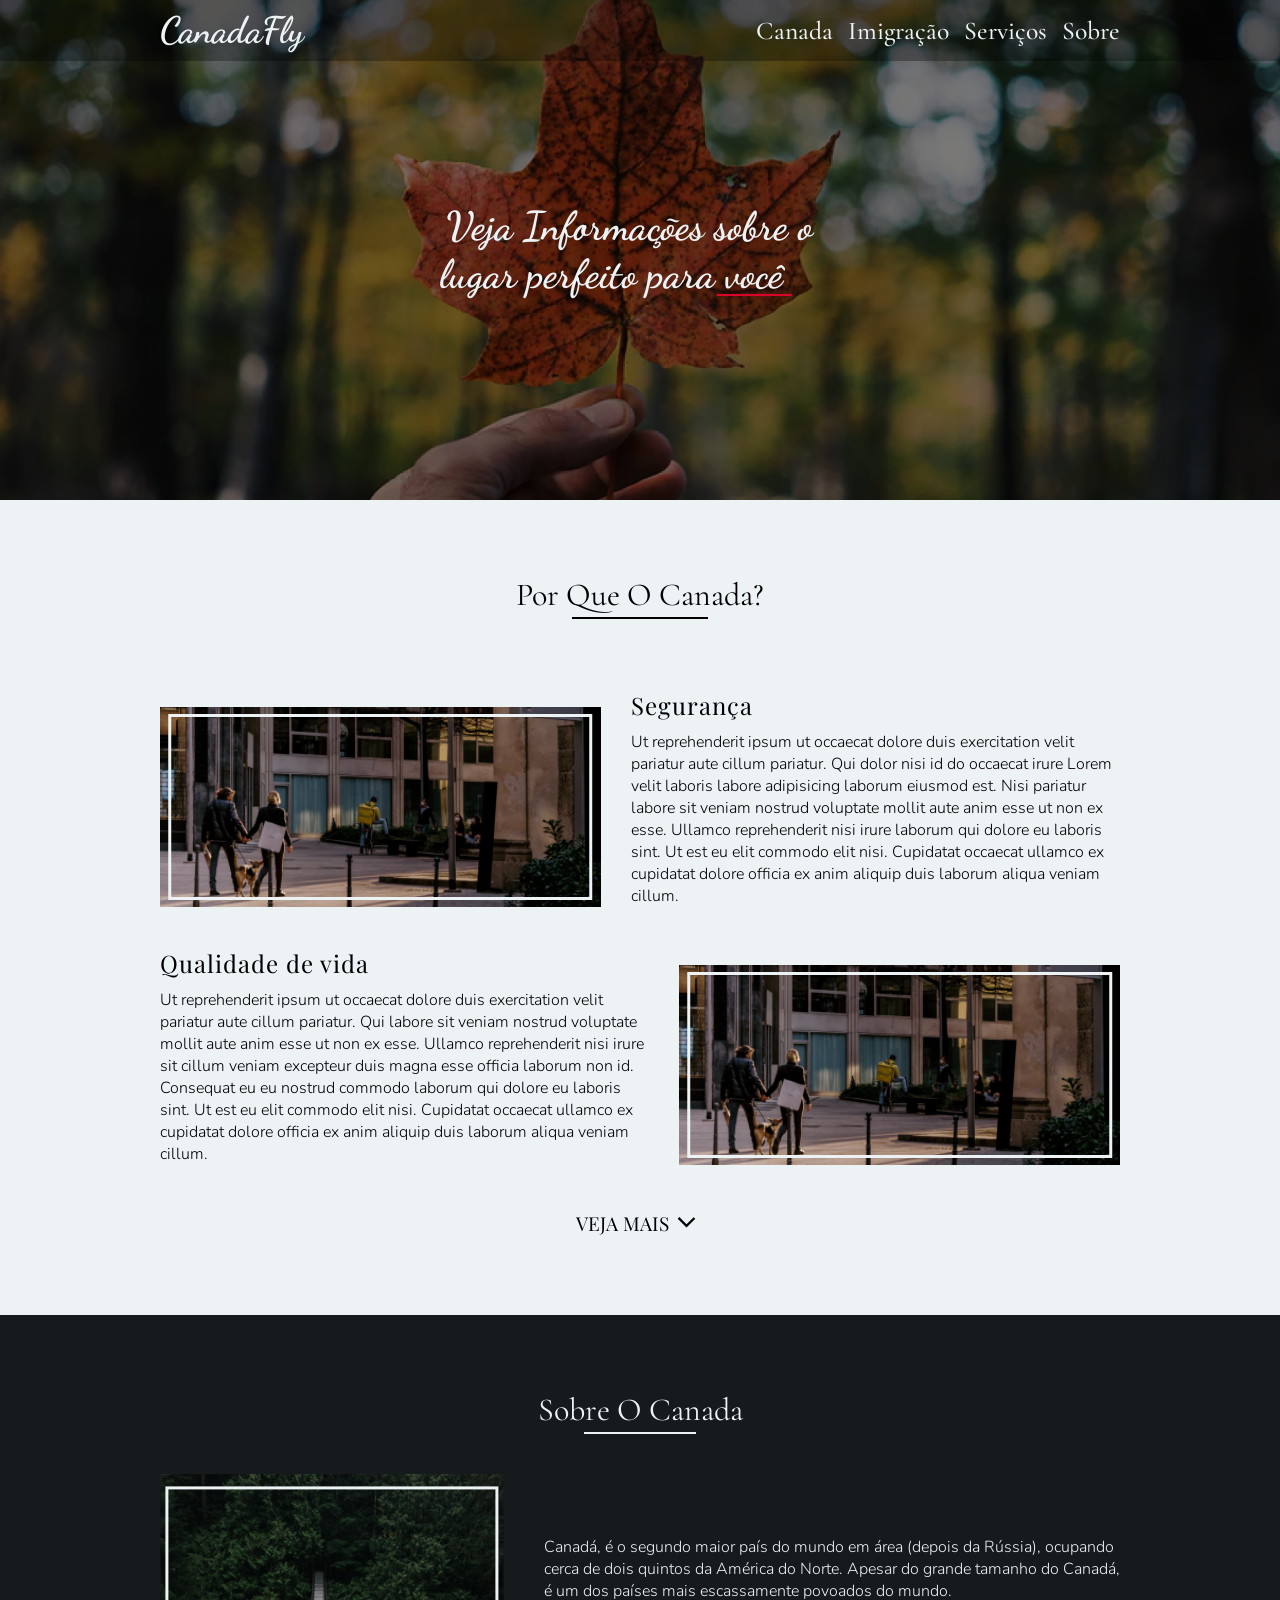
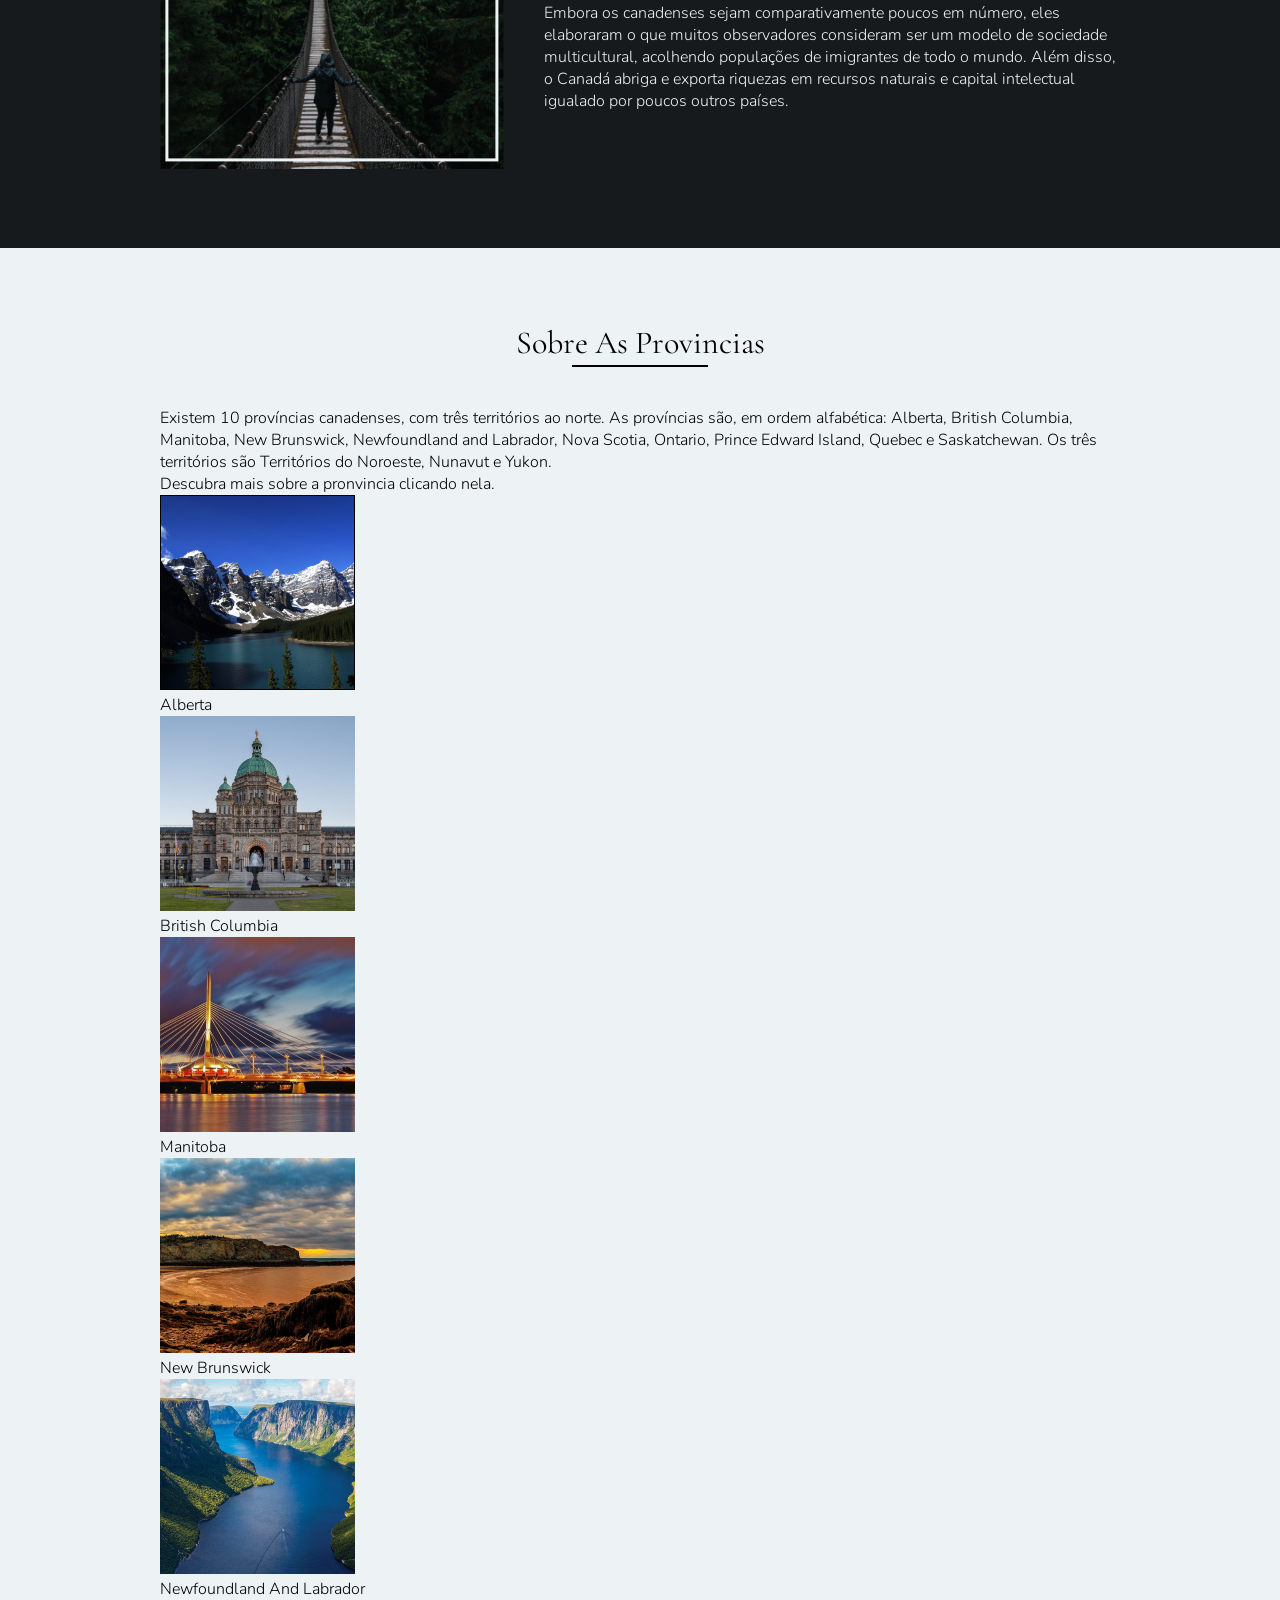
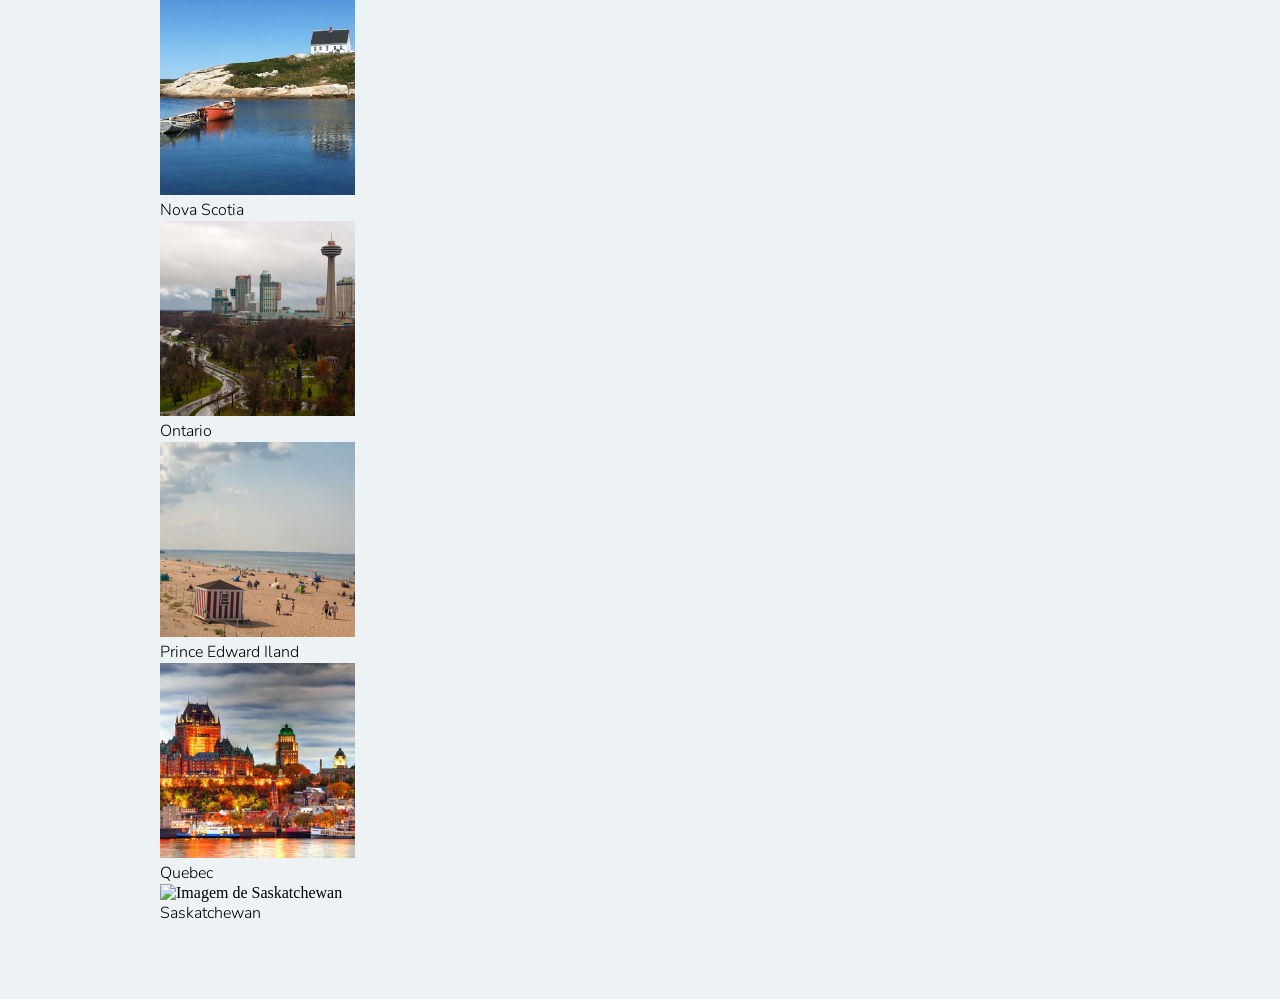
==== commit 2bb4c91c: "." ====
--- a/index.html
+++ b/index.html
@@ -1,228 +1,165 @@
 <!DOCTYPE html>
-<html lang="en">
+<html lang="pt-br">
 
 <head>
   <meta charset="UTF-8">
   <meta http-equiv="X-UA-Compatible" content="IE=edge">
   <meta name="viewport" content="width=device-width, initial-scale=1.0">
-  <title> CanadaFly</title>
-  <link rel="stylesheet" href="./style.css">
-  <script src="./script.js" type="module" defer></script>
+  <title> CanadaFly </title>
+  <link rel="stylesheet" href="./index.css">
+  <link rel="icon" type="image/png" href="./imgs/CF.svg" />
 </head>
 
 <body>
+  <header>
+    <div class="container">
+      <div class="to-menu-mobile">
+        <h2 class="logo">CanadaFly</h2>
+        <img src="./imgs/menu-button.svg" class="menu-button" alt="Botão para abrir o menu">
+      </div>
+      <nav>
+        <ul>
+          <li><a href="#"> Canada </a></li>
+          <li><a href="#"> Imigração </a></li>
+          <li><a href="#"> Serviços </a></li>
+          <li><a href="#"> Sobre </a></li>
+        </ul>
+      </nav>
+    </div>
+  </header>
 
-  <header-component></header-component>
-
-  <div class="outdoor home">
-    <div class="img-outdoor"></div>
-    <div class="container-outdoor">
-      <h1> Sua Aventura no Canadá </h1>
-      <div class="detail">
-        <h1>Começa</h1>
-        <h1>Aqui</h1>
+  <div class="banner">
+    <img src="./imgs/banner-home.png" alt="Imagem de uma folha de Maple Syrup">
+    <div class="text">
+      <h1>Veja Informações sobre o lugar perfeito para</h1>
+      <div class="underline underline-red">
+        <h1>você</h1>
       </div>
     </div>
   </div>
 
   <main>
+    <section class="why-canada container">
+      <div class="title">
+        <h2>Por que o Canada?</h2>
+      </div>
+      <div class="content">
+        <div class="item">
+          <div class="img-detail">
+            <img src="./imgs/security.png" alt="Imagem mostrando pessoas passeando em um local seguro">
+          </div>
+          <div class="text">
+            <h3>Segurança</h3>
+            <p>Ut reprehenderit ipsum ut occaecat dolore duis exercitation velit pariatur aute cillum pariatur. Qui
+              dolor nisi id do occaecat irure Lorem velit laboris labore adipisicing laborum eiusmod est. Nisi pariatur
+              labore sit veniam nostrud voluptate mollit aute anim esse ut non ex esse. Ullamco reprehenderit nisi irure
+              laborum qui dolore eu laboris sint. Ut est eu elit commodo elit nisi. Cupidatat occaecat ullamco ex
+              cupidatat dolore officia ex anim aliquip duis laborum aliqua veniam cillum.</p>
+          </div>
+        </div>
+        <div class="item">
+          <div class="img-detail">
+            <img src="./imgs/security.png" alt="Imagem mostrando pessoas passeando em um local seguro">
+          </div>
+          <div class="text">
+            <h3>Qualidade de vida</h3>
+            <p>Ut reprehenderit ipsum ut occaecat dolore duis exercitation velit pariatur aute cillum pariatur. Qui
+              labore sit veniam nostrud voluptate mollit aute anim esse ut non ex esse. Ullamco reprehenderit nisi irure
+              sit cillum veniam excepteur duis magna esse officia laborum non id. Consequat eu eu nostrud commodo
+              laborum qui dolore eu laboris sint. Ut est eu elit commodo elit nisi. Cupidatat occaecat ullamco ex
+              cupidatat dolore officia ex anim aliquip duis laborum aliqua veniam cillum.</p>
+          </div>
+        </div>
+      </div>
+      <div class="see-more-button">
+        <button> Veja mais </button>
+        <img src="./imgs/expand-more.svg" alt="Icone de veja mais.">
+      </div>
+    </section>
 
-    <section class="who-we-are content-style-two">
+    <section class="about-canada">
       <div class="container">
-        <h2 class="title">Quem nós somos</h2>
+        <div class="title">
+          <h2>Sobre o Canada</h2>
+        </div>
         <div class="content">
-          <div class="img">
-            <img src="./imgs/image-help-how-we-are.png"
-              alt="Imagem de uma pessoa passando por uma ponte de madeira na floresta.">
+          <div class="img-detail">
+            <img src="./imgs/about-canada.png" alt="Imagem de um pessoa em ponte de madeira no meio de uma floresta">
           </div>
-          <div class="info">
+          <div class="text">
             <p>
-              Nós somos uma empresa de intercâmbio focada no Canadá, há mais de 15 anos mudando vidas. Nós trabalhamos
-              e estudamos muito para que cada um de nossos clientes tenham uma experiência única, extremamente cultural,
-              colocando-os onde eles podem ter o maior nivel de compartilhamento de ideias e conhecimento.
+              Canadá, é o segundo maior país do mundo em área (depois da Rússia), ocupando cerca de dois quintos da
+              América do Norte. Apesar do grande tamanho do Canadá, é um dos países mais escassamente povoados do mundo.
             </p>
             <p>
-              A nossa motivação não é só ajudar você a conquistar seu sonho de visitar, morar, estudar (ou até viver) em
-              outro país, mas também certificar de que seja fácil, acessivel e especial para você.
+              Embora os canadenses sejam comparativamente poucos em número, eles elaboraram o que muitos observadores
+              consideram ser um modelo de sociedade multicultural, acolhendo populações de imigrantes de todo o mundo.
+              Além disso, o Canadá abriga e exporta riquezas em recursos naturais e capital intelectual igualado por
+              poucos outros países.
             </p>
-            <p>
-              Lorem ipsum dolor sit amet consectetur, adipisicing elit. Impedit nostrum perspiciatis accusamus
-              architecto officia dolores sed ea, fugit nobis quae porro deleniti, tenetur deserunt delectus quos earum
-              veniam iure quibusdam.
-            </p>
-            <div class="call">
-              <button>VEJA MAIS</button>
-              <p>Clique no botão acima e descobra mais sobre nós</p>
+          </div>
+        </div>
+      </div>
+    </section>
+
+    <section class="about-provinces container">
+      <div class="title">
+        <h2>Sobre as provincias</h2>
+      </div>
+      <div class="content">
+        <p>
+          Existem 10 províncias canadenses, com três territórios ao norte. As províncias são, em ordem alfabética:
+          Alberta, British Columbia, Manitoba, New Brunswick, Newfoundland and Labrador, Nova Scotia, Ontario, Prince
+          Edward Island, Quebec e Saskatchewan. Os três territórios são Territórios do Noroeste, Nunavut e Yukon.
+        </p>
+        <div class="pronvices">
+          <p class="small"> Descubra mais sobre a pronvincia clicando nela. </p>
+          <div class="pronvices-slide">
+            <div class="province">
+              <img src="./imgs/provinces/alberta.png" alt="Imagem de Alberta">
+              <p>Alberta</p>
+            </div>
+            <div class="province">
+              <img src="./imgs/provinces/british-columbia.png" alt="Imagem de British Columbia">
+              <p>British Columbia</p>
+            </div>
+            <div class="province">
+              <img src="./imgs/provinces/manitoba.png" alt="Imagem de Manitoba">
+              <p>Manitoba</p>
+            </div>
+            <div class="province">
+              <img src="./imgs/provinces/new-brunswick.png" alt="Imagem de New Brunswick">
+              <p>New Brunswick</p>
+            </div>
+            <div class="province">
+              <img src="./imgs/provinces/newfoundland-and-labrador.png" alt="Imagem de Newfoundland And Labrador">
+              <p>Newfoundland And Labrador</p>
+            </div>
+            <div class="province">
+              <img src="./imgs/provinces/nova-scotia.png" alt="Imagem de Nova Scotia">
+              <p>Nova Scotia</p>
+            </div>
+            <div class="province">
+              <img src="./imgs/provinces/ontario.png" alt="Imagem de Ontario">
+              <p>Ontario</p>
+            </div>
+            <div class="province">
+              <img src="./imgs/provinces/prince-edward-iland.png" alt="Imagem de Prince Edward Iland">
+              <p>Prince Edward Iland</p>
+            </div>
+            <div class="province">
+              <img src="./imgs/provinces/quebec.png" alt="Imagem de Quebec">
+              <p>Quebec</p>
+            </div>
+            <div class="province">
+              <img src="./imgs/provinces/saskatchewan.png" alt="Imagem de Saskatchewan">
+              <p>Saskatchewan</p>
             </div>
           </div>
         </div>
       </div>
     </section>
-
-    <section class="why-canada content-style-one">
-      <div class="container">
-        <h2 class="title">Por que o canadá?</h2>
-        <div class="content">
-          <div class="img">
-            <img src="./imgs/quality-safety.png" alt="Imagem de diversas pessoas passeando por um belo bairro.">
-          </div>
-          <div class="info">
-            <h3 class="subtitle">Segurança</h3>
-            <p>
-              Lorem ipsum dolor sit amet, consectetur adipiscing elit ut aliquam, purus sit amet luctus venenatis,
-              lectus magna fringilla urna, porttitor rhoncus dolor purus non enimLorem ipsum dolor sit amet, consectetur
-              adipiscing elit ut aliquam, purus sit amet luctus venenatis, lectus magna fringilla urna, porttitor
-              rhoncus dolor purus non enimLorem ipsum.
-            </p>
-          </div>
-        </div>
-        <div class="content">
-          <div class="img">
-            <img src="./imgs/quality-family.png" alt="Imagem de uma pessoa familia passeando em um campo verde.">
-          </div>
-          <div class="info">
-            <h3 class="subtitle">Segurança</h3>
-            <p>
-              Lorem ipsum dolor sit amet, consectetur adipiscing elit ut aliquam, purus sit amet luctus venenatis,
-              lectus magna fringilla urna, porttitor rhoncus dolor purus non enimLorem ipsum dolor sit amet, consectetur
-              adipiscing elit ut aliquam, purus sit amet luctus venenatis, lectus magna fringilla urna, porttitor
-              rhoncus dolor purus non enimLorem ipsum.
-            </p>
-          </div>
-        </div>
-        <div class="content">
-          <div class="img">
-            <img src="./imgs/quality-study.png" alt="Imagem de alunos em uma aula.">
-          </div>
-          <div class="info">
-            <h3 class="subtitle">Segurança</h3>
-            <p>
-              Lorem ipsum dolor sit amet, consectetur adipiscing elit ut aliquam, purus sit amet luctus venenatis,
-              lectus magna fringilla urna, porttitor rhoncus dolor purus non enimLorem ipsum dolor sit amet, consectetur
-              adipiscing elit ut aliquam, purus sit amet luctus venenatis, lectus magna fringilla urna, porttitor
-              rhoncus dolor purus non enimLorem ipsum.
-            </p>
-          </div>
-        </div>
-        <div class="call">
-          <button> Veja Mais</button>
-          <p>Clique no botão acima para saber mais sobre o Canadá</p>
-        </div>
-      </div>
-
-    </section>
-
-    <section class="how-we-help">
-      <div class="container">
-        <h2 class="title"> Como podemos ajudar</h2>
-        <div class="content">
-          <div class="item">
-            <div class="vector">
-              <img src="./imgs/vector-document.svg" alt="">
-            </div>
-            <h3 class="subtitle">
-              Documentos
-            </h3>
-            <p>Lorem ipsum dolor sit amet consectetur adipisicing elit. Tempora rem enim nulla nam quos dignissimos
-              possimus ipsam nesciunt doloremque, architecto adipisci autem culpa quasi.
-            </p>
-          </div>
-          <div class="item">
-            <div class="vector">
-              <img src="./imgs/vector-place.svg" alt="">
-            </div>
-            <h3 class="subtitle">
-              Documentos
-            </h3>
-            <p>Lorem ipsum dolor sit amet consectetur adipisicing elit. Tempora rem enim nulla nam quos dignissimos
-              possimus ipsam nesciunt doloremque, adipisci autem culpa quasi.
-            </p>
-          </div>
-          <div class="item">
-            <div class="vector">
-              <img src="./imgs/vector-security.svg" alt="">
-            </div>
-            <h3 class="subtitle">
-              Documentos
-            </h3>
-            <p>Lorem ipsum dolor sit amet consectetur adipisicing elit. Tempora rem enim nulla nam quos dignissimos
-              possimus ipsam nesciunt doloremque, adipisci autem culpa quasi.
-            </p>
-          </div>
-          <div class="item">
-            <div class="vector">
-              <img src="./imgs/vector-job.svg" alt="">
-            </div>
-            <h3 class="subtitle">
-              Documentos
-            </h3>
-            <p>Lorem ipsum dolor sit amet consectetur adipisicing elit. Tempora rem enim nulla nam quos dignissimos
-              possimus ipsam nesciunt doloremque, adipisci autem culpa quasi.
-            </p>
-          </div>
-        </div>
-        <div class="call">
-          <button>Veja Mais</button>
-          <p>Clique no botão acima para saber mais sobre como podemos lhe ajudar</p>
-        </div>
-      </div>
-    </section>
-
-    <section class="visa-types content-style-one">
-      <div class="container">
-        <h2 class="title">Por que o canadá?</h2>
-        <div class="content">
-          <div class="img">
-            <img src="./imgs/visa-turism.png" alt="Imagem do ponto turistico Science World.">
-          </div>
-          <div class="info">
-            <h3 class="subtitle">Turismo</h3>
-            <p>
-              Lorem ipsum dolor sit amet, consectetur adipiscing elit ut aliquam, purus sit amet luctus venenatis,
-              lectus magna fringilla urna, porttitor rhoncus dolor purus non enimLorem ipsum dolor sit amet, consectetur
-              adipiscing elit ut aliquam, purus sit amet luctus venenatis, lectus magna fringilla urna, porttitor
-              rhoncus dolor purus non enimLorem ipsum.
-            </p>
-          </div>
-        </div>
-        <div class="content">
-          <div class="img">
-            <img src="./imgs/visa-study.png" alt="Imagem de uma sala de faculdade.">
-          </div>
-          <div class="info">
-            <h3 class="subtitle">Segurança</h3>
-            <p>
-              Lorem ipsum dolor sit amet, consectetur adipiscing elit ut aliquam, purus sit amet luctus venenatis,
-              lectus magna fringilla urna, porttitor rhoncus dolor purus non enimLorem ipsum dolor sit amet, consectetur
-              adipiscing elit ut aliquam, purus sit amet luctus venenatis, lectus magna fringilla urna, porttitor
-              rhoncus dolor purus non enimLorem ipsum.
-            </p>
-          </div>
-        </div>
-        <div class="content">
-          <div class="img">
-            <img src="./imgs/visa-work.png"
-              alt="Imagem de uma empresa com diversas pessoas trabalhanndo em seus notebooks.">
-          </div>
-          <div class="info">
-            <h3 class="subtitle">Segurança</h3>
-            <p>
-              Lorem ipsum dolor sit amet, consectetur adipiscing elit ut aliquam, purus sit amet luctus venenatis,
-              lectus magna fringilla urna, porttitor rhoncus dolor purus non enimLorem ipsum dolor sit amet, consectetur
-              adipiscing elit ut aliquam, purus sit amet luctus venenatis, lectus magna fringilla urna, porttitor
-              rhoncus dolor purus non enimLorem ipsum.
-            </p>
-          </div>
-        </div>
-        <div class="call">
-          <button> Veja Mais</button>
-          <p>Clique no botão acima para saber mais sobre os visto para o Canadá</p>
-        </div>
-      </div>
-    </section>
   </main>
-
-  <footer-component></footer-component>
 
 </body>
 
--- a/index.css
+++ b/index.css
@@ -0,0 +1,5 @@
+@import url(./styles/style.css);
+@import url(./styles/header.css);
+@import url(./styles/banner.css);
+@import url(./styles/why-canada.css);
+@import url(./styles/about-canada.css);
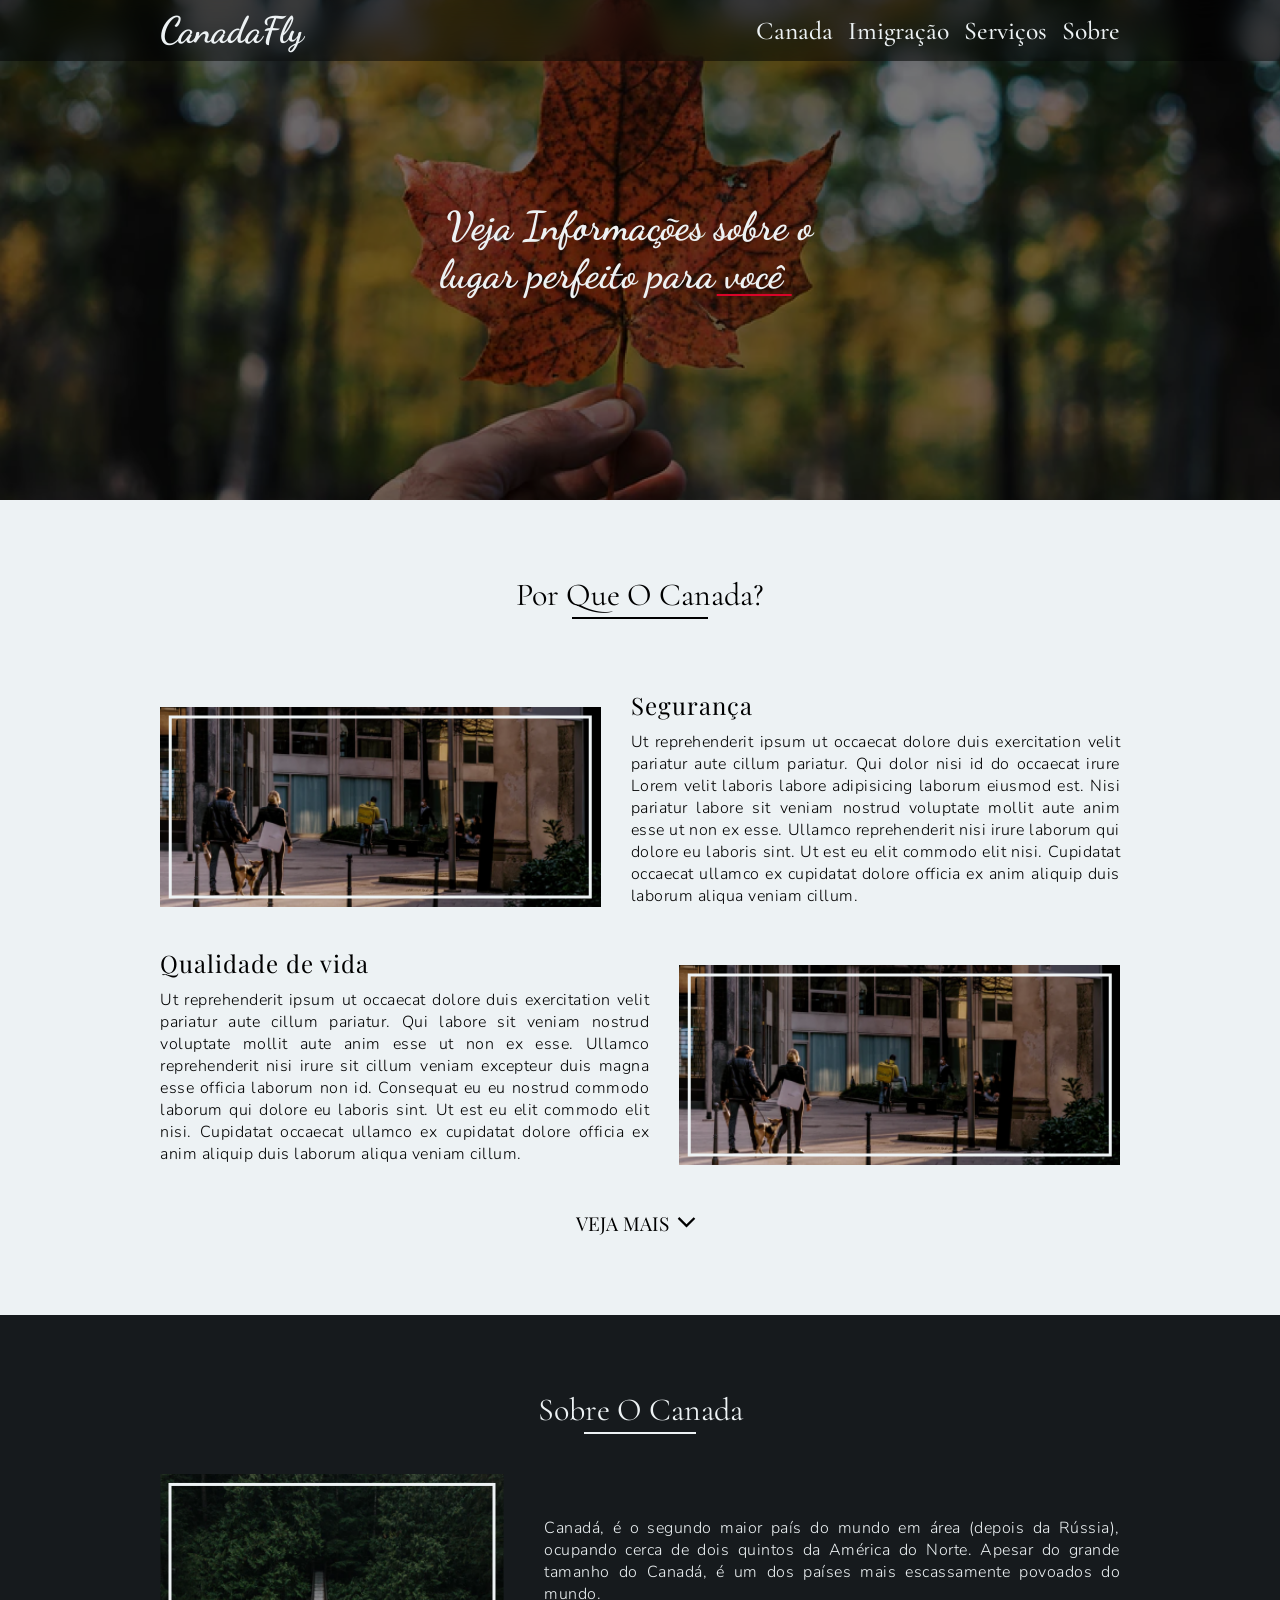
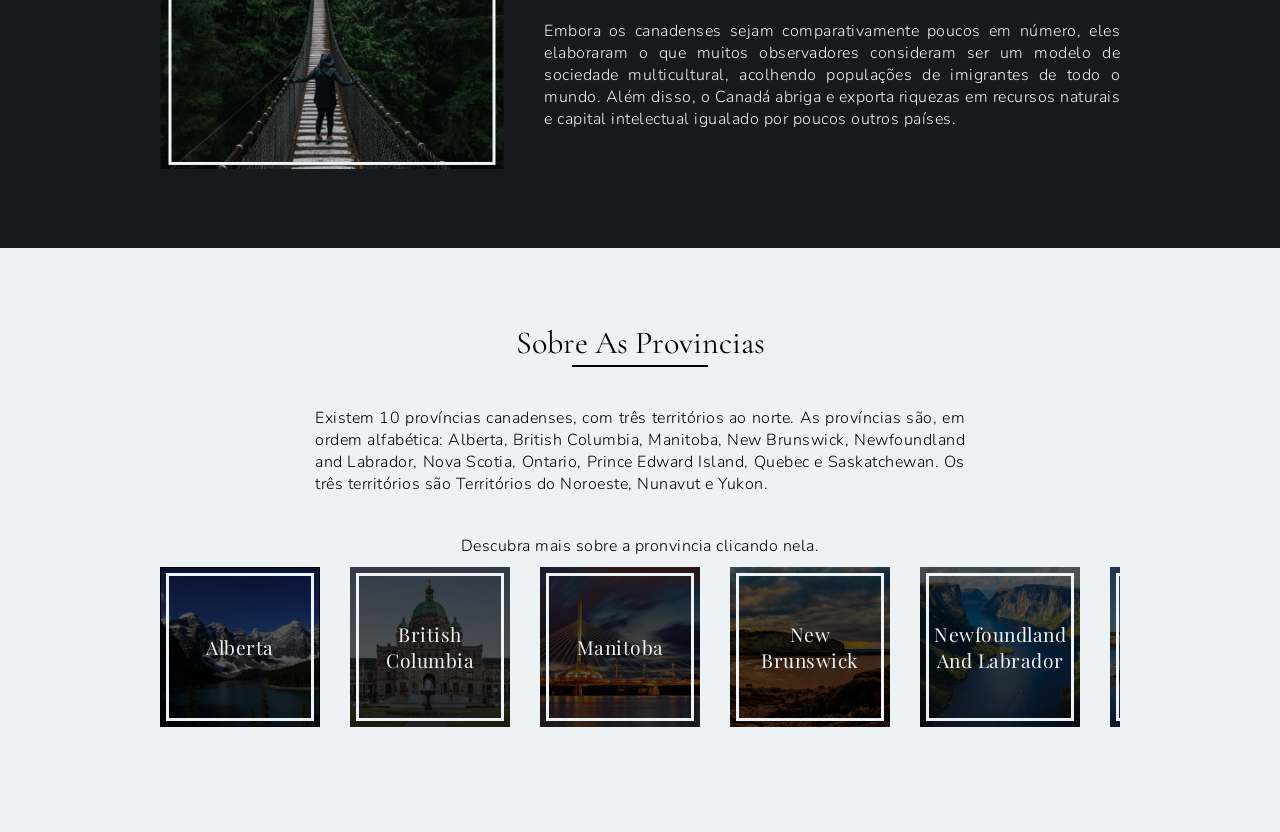
==== commit 9fa2f5d0: "slide-init" ====
--- a/index.html
+++ b/index.html
@@ -7,6 +7,7 @@
   <meta name="viewport" content="width=device-width, initial-scale=1.0">
   <title> CanadaFly </title>
   <link rel="stylesheet" href="./index.css">
+  <script src="./index.js" type="module" defer></script>
   <link rel="icon" type="image/png" href="./imgs/CF.svg" />
 </head>
 
@@ -114,49 +115,142 @@
         </p>
         <div class="pronvices">
           <p class="small"> Descubra mais sobre a pronvincia clicando nela. </p>
-          <div class="pronvices-slide">
-            <div class="province">
+          <div class="pronvices-slide" data-slide>
+            <div class="province" data-active="Alberta">
               <img src="./imgs/provinces/alberta.png" alt="Imagem de Alberta">
               <p>Alberta</p>
             </div>
-            <div class="province">
+            <div class="province" data-active="British Columbia">
               <img src="./imgs/provinces/british-columbia.png" alt="Imagem de British Columbia">
               <p>British Columbia</p>
             </div>
-            <div class="province">
+            <div class="province" data-active="Manitoba">
               <img src="./imgs/provinces/manitoba.png" alt="Imagem de Manitoba">
               <p>Manitoba</p>
             </div>
-            <div class="province">
+            <div class="province" data-active="New Brunswick">
               <img src="./imgs/provinces/new-brunswick.png" alt="Imagem de New Brunswick">
               <p>New Brunswick</p>
             </div>
-            <div class="province">
+            <div class="province" data-active="Newfoundland And Labrador">
               <img src="./imgs/provinces/newfoundland-and-labrador.png" alt="Imagem de Newfoundland And Labrador">
               <p>Newfoundland And Labrador</p>
             </div>
-            <div class="province">
+            <div class="province" data-active="Nova Scotia">
               <img src="./imgs/provinces/nova-scotia.png" alt="Imagem de Nova Scotia">
               <p>Nova Scotia</p>
             </div>
-            <div class="province">
+            <div class="province" data-active="Ontario">
               <img src="./imgs/provinces/ontario.png" alt="Imagem de Ontario">
               <p>Ontario</p>
             </div>
-            <div class="province">
+            <div class="province" data-active="Prince Edward Iland">
               <img src="./imgs/provinces/prince-edward-iland.png" alt="Imagem de Prince Edward Iland">
               <p>Prince Edward Iland</p>
             </div>
-            <div class="province">
+            <div class="province" data-active="Quebec">
               <img src="./imgs/provinces/quebec.png" alt="Imagem de Quebec">
               <p>Quebec</p>
             </div>
-            <div class="province">
+            <div class="province" data-active="Saskatchewan">
               <img src="./imgs/provinces/saskatchewan.png" alt="Imagem de Saskatchewan">
               <p>Saskatchewan</p>
             </div>
           </div>
         </div>
+        <div class="provinces-infos">
+          <div class="province-info" data-to-active="Alberta">
+            <h3> Alberta </h3>
+            <p>A nim mollit nisi ut labore. Aliqua amet pariatur elit ipsum aliqua nostrud in. Eu officia occaecat et ea
+              sunt et deserunt et laborum occaecat non sint duis irure. Occaecat ex ad do ipsum veniam labore et. Lorem
+              anim culpa sint esse pariatur ut non incididunt amet aliqua magna. Magna Lorem consequat do qui velit
+              adipisicing consequat adipisicing adipisicing cupidatat duis cupidatat cillum eu. Sunt enim aliqua minim
+              ullamco qui labore. Magna do magna eu nisi. Culpa et adipisicing laborum aute nulla Lorem.
+            </p>
+          </div>
+          <div class="province-info" data-to-active="British Columbia">
+            <h3> British Columbia </h3>
+            <p>A nim mollit nisi ut labore. Aliqua amet pariatur elit ipsum aliqua nostrud in. Eu officia occaecat et ea
+              sunt et deserunt et laborum occaecat non sint duis irure. Occaecat ex ad do ipsum veniam labore et. Lorem
+              anim culpa sint esse pariatur ut non incididunt amet aliqua magna. Magna Lorem consequat do qui velit
+              adipisicing consequat adipisicing adipisicing cupidatat duis cupidatat cillum eu. Sunt enim aliqua minim
+              ullamco qui labore. Magna do magna eu nisi. Culpa et adipisicing laborum aute nulla Lorem.
+            </p>
+          </div>
+          <div class="province-info" data-to-active="Manitoba">
+            <h3> Manitoba </h3>
+            <p>A nim mollit nisi ut labore. Aliqua amet pariatur elit ipsum aliqua nostrud in. Eu officia occaecat et ea
+              sunt et deserunt et laborum occaecat non sint duis irure. Occaecat ex ad do ipsum veniam labore et. Lorem
+              anim culpa sint esse pariatur ut non incididunt amet aliqua magna. Magna Lorem consequat do qui velit
+              adipisicing consequat adipisicing adipisicing cupidatat duis cupidatat cillum eu. Sunt enim aliqua minim
+              ullamco qui labore. Magna do magna eu nisi. Culpa et adipisicing laborum aute nulla Lorem.
+            </p>
+          </div>
+          <div class="province-info" data-to-active="New Brunswick">
+            <h3> New Brunswick </h3>
+            <p>A nim mollit nisi ut labore. Aliqua amet pariatur elit ipsum aliqua nostrud in. Eu officia occaecat et ea
+              sunt et deserunt et laborum occaecat non sint duis irure. Occaecat ex ad do ipsum veniam labore et. Lorem
+              anim culpa sint esse pariatur ut non incididunt amet aliqua magna. Magna Lorem consequat do qui velit
+              adipisicing consequat adipisicing adipisicing cupidatat duis cupidatat cillum eu. Sunt enim aliqua minim
+              ullamco qui labore. Magna do magna eu nisi. Culpa et adipisicing laborum aute nulla Lorem.
+            </p>
+          </div>
+          <div class="province-info" data-to-active="Newfoundland And Labrador">
+            <h3> Newfoundland And Labrador </h3>
+            <p>A nim mollit nisi ut labore. Aliqua amet pariatur elit ipsum aliqua nostrud in. Eu officia occaecat et ea
+              sunt et deserunt et laborum occaecat non sint duis irure. Occaecat ex ad do ipsum veniam labore et. Lorem
+              anim culpa sint esse pariatur ut non incididunt amet aliqua magna. Magna Lorem consequat do qui velit
+              adipisicing consequat adipisicing adipisicing cupidatat duis cupidatat cillum eu. Sunt enim aliqua minim
+              ullamco qui labore. Magna do magna eu nisi. Culpa et adipisicing laborum aute nulla Lorem.
+            </p>
+          </div>
+          <div class="province-info" data-to-active="Nova Scotia">
+            <h3> Nova Scotia </h3>
+            <p>A nim mollit nisi ut labore. Aliqua amet pariatur elit ipsum aliqua nostrud in. Eu officia occaecat et ea
+              sunt et deserunt et laborum occaecat non sint duis irure. Occaecat ex ad do ipsum veniam labore et. Lorem
+              anim culpa sint esse pariatur ut non incididunt amet aliqua magna. Magna Lorem consequat do qui velit
+              adipisicing consequat adipisicing adipisicing cupidatat duis cupidatat cillum eu. Sunt enim aliqua minim
+              ullamco qui labore. Magna do magna eu nisi. Culpa et adipisicing laborum aute nulla Lorem.
+            </p>
+          </div>
+          <div class="province-info" data-to-active="Ontario">
+            <h3> Ontario </h3>
+            <p>A nim mollit nisi ut labore. Aliqua amet pariatur elit ipsum aliqua nostrud in. Eu officia occaecat et ea
+              sunt et deserunt et laborum occaecat non sint duis irure. Occaecat ex ad do ipsum veniam labore et. Lorem
+              anim culpa sint esse pariatur ut non incididunt amet aliqua magna. Magna Lorem consequat do qui velit
+              adipisicing consequat adipisicing adipisicing cupidatat duis cupidatat cillum eu. Sunt enim aliqua minim
+              ullamco qui labore. Magna do magna eu nisi. Culpa et adipisicing laborum aute nulla Lorem.
+            </p>
+          </div>
+          <div class="province-info" data-to-active="Prince Edward Iland">
+            <h3> Prince Edward Iland </h3>
+            <p>A nim mollit nisi ut labore. Aliqua amet pariatur elit ipsum aliqua nostrud in. Eu officia occaecat et ea
+              sunt et deserunt et laborum occaecat non sint duis irure. Occaecat ex ad do ipsum veniam labore et. Lorem
+              anim culpa sint esse pariatur ut non incididunt amet aliqua magna. Magna Lorem consequat do qui velit
+              adipisicing consequat adipisicing adipisicing cupidatat duis cupidatat cillum eu. Sunt enim aliqua minim
+              ullamco qui labore. Magna do magna eu nisi. Culpa et adipisicing laborum aute nulla Lorem.
+            </p>
+          </div>
+          <div class="province-info" data-to-active="Quebec">
+            <h3> Quebec </h3>
+            <p>A nim mollit nisi ut labore. Aliqua amet pariatur elit ipsum aliqua nostrud in. Eu officia occaecat et ea
+              sunt et deserunt et laborum occaecat non sint duis irure. Occaecat ex ad do ipsum veniam labore et. Lorem
+              anim culpa sint esse pariatur ut non incididunt amet aliqua magna. Magna Lorem consequat do qui velit
+              adipisicing consequat adipisicing adipisicing cupidatat duis cupidatat cillum eu. Sunt enim aliqua minim
+              ullamco qui labore. Magna do magna eu nisi. Culpa et adipisicing laborum aute nulla Lorem.
+            </p>
+          </div>
+          <div class="province-info" data-to-active="Saskatchewan">
+            <h3> Saskatchewan </h3>
+            <p>A nim mollit nisi ut labore. Aliqua amet pariatur elit ipsum aliqua nostrud in. Eu officia occaecat et ea
+              sunt et deserunt et laborum occaecat non sint duis irure. Occaecat ex ad do ipsum veniam labore et. Lorem
+              anim culpa sint esse pariatur ut non incididunt amet aliqua magna. Magna Lorem consequat do qui velit
+              adipisicing consequat adipisicing adipisicing cupidatat duis cupidatat cillum eu. Sunt enim aliqua minim
+              ullamco qui labore. Magna do magna eu nisi. Culpa et adipisicing laborum aute nulla Lorem.
+            </p>
+          </div>
+        </div>
+      </div>
       </div>
     </section>
   </main>
--- a/index.css
+++ b/index.css
@@ -3,3 +3,4 @@
 @import url(./styles/banner.css);
 @import url(./styles/why-canada.css);
 @import url(./styles/about-canada.css);
+@import url(./styles/about-provinces.css);
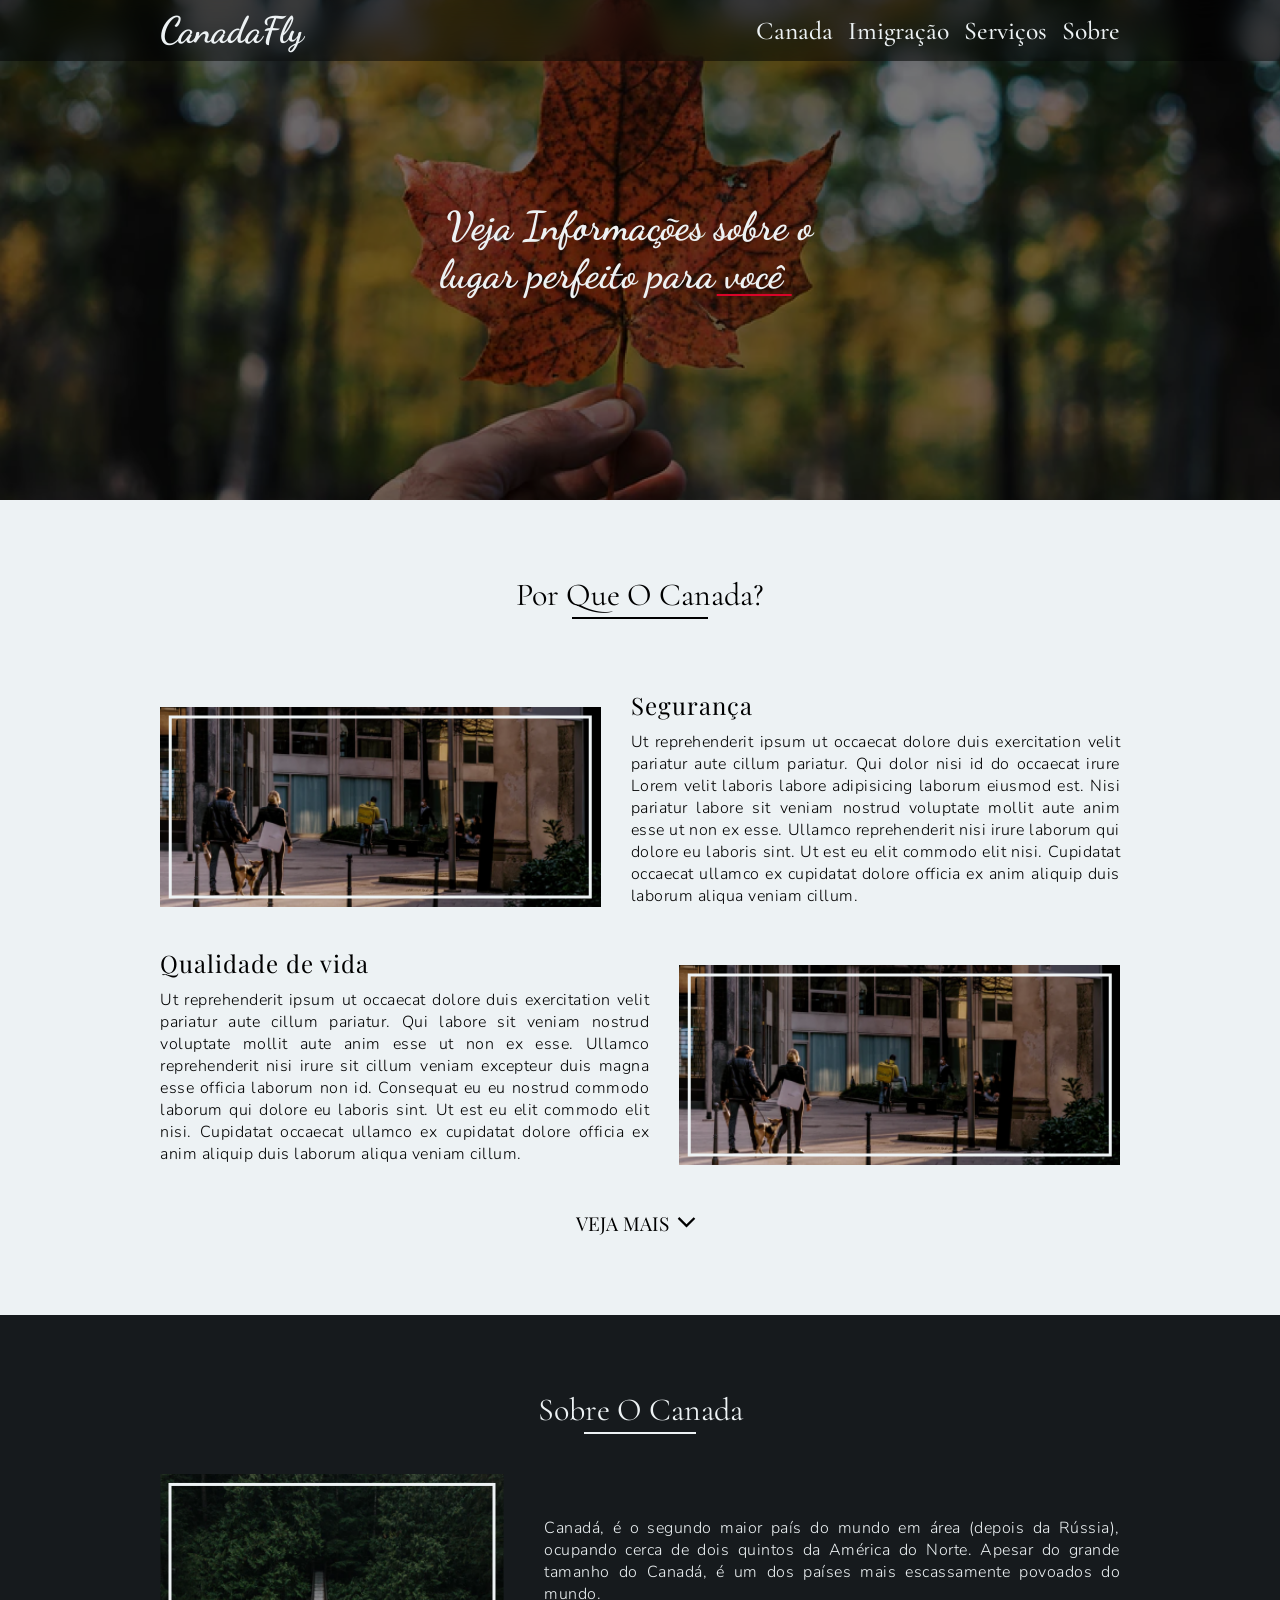
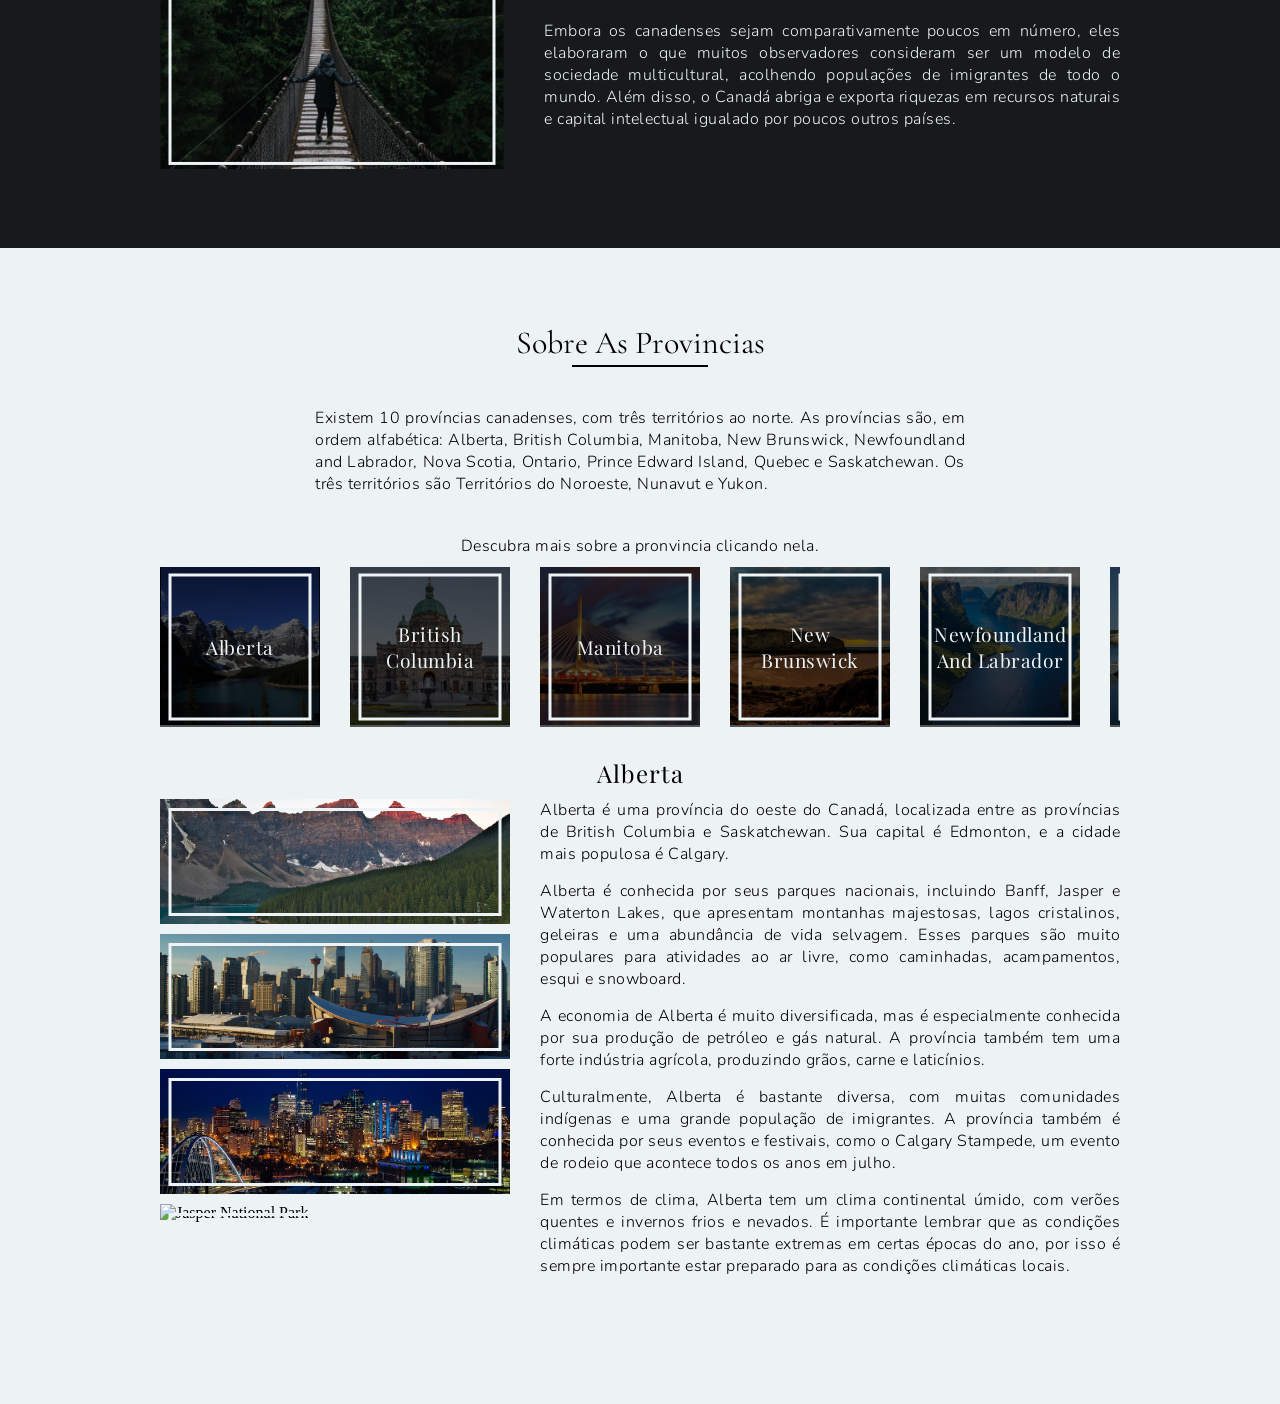
==== commit ff8c39d7: "." ====
--- a/index.html
+++ b/index.html
@@ -116,44 +116,64 @@
         <div class="pronvices">
           <p class="small"> Descubra mais sobre a pronvincia clicando nela. </p>
           <div class="pronvices-slide" data-slide>
-            <div class="province" data-active="Alberta">
-              <img src="./imgs/provinces/alberta.png" alt="Imagem de Alberta">
+            <div class="province img-animation img-animation" data-active="Alberta">
+              <div class="img-detail img-animation">
+                <img src="./imgs/provinces/alberta.png" alt="Imagem de Alberta">
+              </div>
               <p>Alberta</p>
             </div>
-            <div class="province" data-active="British Columbia">
-              <img src="./imgs/provinces/british-columbia.png" alt="Imagem de British Columbia">
+            <div class="province img-animation" data-active="British Columbia">
+              <div class="img-detail img-animation">
+                <img src="./imgs/provinces/british-columbia.png" alt="Imagem de British Columbia">
+              </div>
               <p>British Columbia</p>
             </div>
-            <div class="province" data-active="Manitoba">
-              <img src="./imgs/provinces/manitoba.png" alt="Imagem de Manitoba">
+            <div class="province img-animation" data-active="Manitoba">
+              <div class="img-detail img-animation">
+                <img src="./imgs/provinces/manitoba.png" alt="Imagem de Manitoba">
+              </div>
               <p>Manitoba</p>
             </div>
-            <div class="province" data-active="New Brunswick">
-              <img src="./imgs/provinces/new-brunswick.png" alt="Imagem de New Brunswick">
+            <div class="province img-animation" data-active="New Brunswick">
+              <div class="img-detail img-animation">
+                <img src="./imgs/provinces/new-brunswick.png" alt="Imagem de New Brunswick">
+              </div>
               <p>New Brunswick</p>
             </div>
-            <div class="province" data-active="Newfoundland And Labrador">
-              <img src="./imgs/provinces/newfoundland-and-labrador.png" alt="Imagem de Newfoundland And Labrador">
+            <div class="province img-animation" data-active="Newfoundland And Labrador">
+              <div class="img-detail img-animation">
+                <img src="./imgs/provinces/newfoundland-and-labrador.png" alt="Imagem de Newfoundland And Labrador">
+              </div>
               <p>Newfoundland And Labrador</p>
             </div>
-            <div class="province" data-active="Nova Scotia">
-              <img src="./imgs/provinces/nova-scotia.png" alt="Imagem de Nova Scotia">
+            <div class="province img-animation" data-active="Nova Scotia">
+              <div class="img-detail img-animation">
+                <img src="./imgs/provinces/nova-scotia.png" alt="Imagem de Nova Scotia">
+              </div>
               <p>Nova Scotia</p>
             </div>
-            <div class="province" data-active="Ontario">
-              <img src="./imgs/provinces/ontario.png" alt="Imagem de Ontario">
+            <div class="province img-animation" data-active="Ontario">
+              <div class="img-detail img-animation">
+                <img src="./imgs/provinces/ontario.png" alt="Imagem de Ontario">
+              </div>
               <p>Ontario</p>
             </div>
-            <div class="province" data-active="Prince Edward Iland">
-              <img src="./imgs/provinces/prince-edward-iland.png" alt="Imagem de Prince Edward Iland">
+            <div class="province img-animation" data-active="Prince Edward Iland">
+              <div class="img-detail img-animation">
+                <img src="./imgs/provinces/prince-edward-iland.png" alt="Imagem de Prince Edward Iland">
+              </div>
               <p>Prince Edward Iland</p>
             </div>
-            <div class="province" data-active="Quebec">
-              <img src="./imgs/provinces/quebec.png" alt="Imagem de Quebec">
+            <div class="province img-animation" data-active="Quebec">
+              <div class="img-detail img-animation">
+                <img src="./imgs/provinces/quebec.png" alt="Imagem de Quebec">
+              </div>
               <p>Quebec</p>
             </div>
-            <div class="province" data-active="Saskatchewan">
-              <img src="./imgs/provinces/saskatchewan.png" alt="Imagem de Saskatchewan">
+            <div class="province img-animation" data-active="Saskatchewan">
+              <div class="img-detail img-animation">
+                <img src="./imgs/provinces/saskatchewan.png" alt="Imagem de Saskatchewan">
+              </div>
               <p>Saskatchewan</p>
             </div>
           </div>
@@ -161,93 +181,237 @@
         <div class="provinces-infos">
           <div class="province-info" data-to-active="Alberta">
             <h3> Alberta </h3>
-            <p>A nim mollit nisi ut labore. Aliqua amet pariatur elit ipsum aliqua nostrud in. Eu officia occaecat et ea
-              sunt et deserunt et laborum occaecat non sint duis irure. Occaecat ex ad do ipsum veniam labore et. Lorem
-              anim culpa sint esse pariatur ut non incididunt amet aliqua magna. Magna Lorem consequat do qui velit
-              adipisicing consequat adipisicing adipisicing cupidatat duis cupidatat cillum eu. Sunt enim aliqua minim
-              ullamco qui labore. Magna do magna eu nisi. Culpa et adipisicing laborum aute nulla Lorem.
-            </p>
+            <div class="content">
+              <div class="imgs">
+                <div class="img-detail img-animation" data-active-modal>
+                  <img src="./imgs/provinces-infos/Alberta/banff-national-park.jpg" alt="Bankf National Park">
+                  <p>
+                    Ipsum labore pariatur minim incididunt tempor adipisicing proident ea excepteur. Id magna non aute
+                    reprehenderit officia id officia minim non. Ullamco sunt ut tempor consequat deserunt exercitation
+                    ipsum ipsum qui.
+                  </p>
+                </div>
+                <div class="img-detail img-animation" data-active-modal>
+                  <img src="./imgs/provinces-infos/Alberta/calgary.jpg" alt="Calgary">
+                  <p>
+                    Ipsum labore pariatur minim incididunt tempor adipisicing proident ea excepteur. Id magna non aute
+                    reprehenderit officia id officia minim non. Ullamco sunt ut tempor consequat deserunt exercitation
+                    ipsum ipsum qui.
+                  </p>
+                </div>
+                <div class="img-detail img-animation" data-active-modal>
+                  <img src="./imgs/provinces-infos/Alberta/edmonton.avif" alt="Edmonton">
+                  <p>
+                    Ipsum labore pariatur minim incididunt tempor adipisicing proident ea excepteur. Id magna non aute
+                    reprehenderit officia id officia minim non. Ullamco sunt ut tempor consequat deserunt exercitation
+                    ipsum ipsum qui.
+                  </p>
+                </div>
+                <div class="img-detail img-animation" data-active-modal>
+                  <img src="./imgs/provinces-infos/Alberta/jasper-national-park.jpg" alt="Jasper National Park">
+                  <p>
+                    Ipsum labore pariatur minim incididunt tempor adipisicing proident ea excepteur. Id magna non aute
+                    reprehenderit officia id officia minim non. Ullamco sunt ut tempor consequat deserunt exercitation
+                    ipsum ipsum qui.
+                  </p>
+                </div>
+              </div>
+              <div class="text">
+                <p>
+                  Alberta é uma província do oeste do Canadá, localizada entre as províncias de British Columbia e
+                  Saskatchewan. Sua capital é Edmonton, e a cidade mais populosa é Calgary.
+                </p>
+                <p>
+                  Alberta é conhecida por seus parques nacionais, incluindo Banff, Jasper e Waterton Lakes, que
+                  apresentam montanhas majestosas, lagos cristalinos, geleiras e uma abundância de vida selvagem.
+                  Esses
+                  parques são muito populares para atividades ao ar livre, como caminhadas, acampamentos, esqui e
+                  snowboard.
+                </p>
+                <p>
+                  A economia de Alberta é muito diversificada, mas é especialmente conhecida por sua produção de
+                  petróleo e gás natural. A província também tem uma forte indústria agrícola, produzindo grãos, carne
+                  e
+                  laticínios.
+                </p>
+                <p>
+                  Culturalmente, Alberta é bastante diversa, com muitas comunidades indígenas e uma grande população
+                  de
+                  imigrantes. A província também é conhecida por seus eventos e festivais, como o Calgary Stampede, um
+                  evento de rodeio que acontece todos os anos em julho.
+                </p>
+                <p>
+                  Em termos de clima, Alberta tem um clima continental úmido, com verões quentes e invernos frios e
+                  nevados. É importante lembrar que as condições climáticas podem ser bastante extremas em certas
+                  épocas
+                  do ano, por isso é sempre importante estar preparado para as condições climáticas locais.
+                </p>
+              </div>
+            </div>
           </div>
           <div class="province-info" data-to-active="British Columbia">
             <h3> British Columbia </h3>
-            <p>A nim mollit nisi ut labore. Aliqua amet pariatur elit ipsum aliqua nostrud in. Eu officia occaecat et ea
-              sunt et deserunt et laborum occaecat non sint duis irure. Occaecat ex ad do ipsum veniam labore et. Lorem
-              anim culpa sint esse pariatur ut non incididunt amet aliqua magna. Magna Lorem consequat do qui velit
-              adipisicing consequat adipisicing adipisicing cupidatat duis cupidatat cillum eu. Sunt enim aliqua minim
-              ullamco qui labore. Magna do magna eu nisi. Culpa et adipisicing laborum aute nulla Lorem.
-            </p>
+            <div class="content">
+              <div class="imgs">
+                <img src="./imgs/provinces/british-columbia.png" alt="Imagem de Alberta">
+              </div>
+              <p>
+                A nim mollit nisi ut labore. Aliqua amet pariatur elit ipsum aliqua nostrud in. Eu officia occaecat
+                et
+                ea
+                sunt et deserunt et laborum occaecat non sint duis irure. Occaecat ex ad do ipsum veniam labore et.
+                Lorem
+                anim culpa sint esse pariatur ut non incididunt amet aliqua magna. Magna Lorem consequat do qui velit
+                adipisicing consequat adipisicing adipisicing cupidatat duis cupidatat cillum eu. Sunt enim aliqua
+                minim
+                ullamco qui labore. Magna do magna eu nisi. Culpa et adipisicing laborum aute nulla Lorem.
+              </p>
+            </div>
           </div>
           <div class="province-info" data-to-active="Manitoba">
             <h3> Manitoba </h3>
-            <p>A nim mollit nisi ut labore. Aliqua amet pariatur elit ipsum aliqua nostrud in. Eu officia occaecat et ea
-              sunt et deserunt et laborum occaecat non sint duis irure. Occaecat ex ad do ipsum veniam labore et. Lorem
-              anim culpa sint esse pariatur ut non incididunt amet aliqua magna. Magna Lorem consequat do qui velit
-              adipisicing consequat adipisicing adipisicing cupidatat duis cupidatat cillum eu. Sunt enim aliqua minim
-              ullamco qui labore. Magna do magna eu nisi. Culpa et adipisicing laborum aute nulla Lorem.
-            </p>
+            <div class="content">
+              <div class="imgs">
+                <img src="./imgs/provinces/manitoba.png" alt="Imagem de Manitoba">
+              </div>
+              <p>A nim mollit nisi ut labore. Aliqua amet pariatur elit ipsum aliqua nostrud in. Eu officia occaecat
+                et
+                ea
+                sunt et deserunt et laborum occaecat non sint duis irure. Occaecat ex ad do ipsum veniam labore et.
+                Lorem
+                anim culpa sint esse pariatur ut non incididunt amet aliqua magna. Magna Lorem consequat do qui velit
+                adipisicing consequat adipisicing adipisicing cupidatat duis cupidatat cillum eu. Sunt enim aliqua
+                minim
+                ullamco qui labore. Magna do magna eu nisi. Culpa et adipisicing laborum aute nulla Lorem.
+              </p>
+            </div>
           </div>
           <div class="province-info" data-to-active="New Brunswick">
             <h3> New Brunswick </h3>
-            <p>A nim mollit nisi ut labore. Aliqua amet pariatur elit ipsum aliqua nostrud in. Eu officia occaecat et ea
-              sunt et deserunt et laborum occaecat non sint duis irure. Occaecat ex ad do ipsum veniam labore et. Lorem
-              anim culpa sint esse pariatur ut non incididunt amet aliqua magna. Magna Lorem consequat do qui velit
-              adipisicing consequat adipisicing adipisicing cupidatat duis cupidatat cillum eu. Sunt enim aliqua minim
-              ullamco qui labore. Magna do magna eu nisi. Culpa et adipisicing laborum aute nulla Lorem.
-            </p>
+            <div class="content">
+              <div class="imgs">
+                <img src="./imgs/provinces/new-brunswick.png" alt="Imagem de New Brunswick">
+              </div>
+              <p>A nim mollit nisi ut labore. Aliqua amet pariatur elit ipsum aliqua nostrud in. Eu officia occaecat
+                et
+                ea
+                sunt et deserunt et laborum occaecat non sint duis irure. Occaecat ex ad do ipsum veniam labore et.
+                Lorem
+                anim culpa sint esse pariatur ut non incididunt amet aliqua magna. Magna Lorem consequat do qui velit
+                adipisicing consequat adipisicing adipisicing cupidatat duis cupidatat cillum eu. Sunt enim aliqua
+                minim
+                ullamco qui labore. Magna do magna eu nisi. Culpa et adipisicing laborum aute nulla Lorem.
+              </p>
+            </div>
           </div>
           <div class="province-info" data-to-active="Newfoundland And Labrador">
             <h3> Newfoundland And Labrador </h3>
-            <p>A nim mollit nisi ut labore. Aliqua amet pariatur elit ipsum aliqua nostrud in. Eu officia occaecat et ea
-              sunt et deserunt et laborum occaecat non sint duis irure. Occaecat ex ad do ipsum veniam labore et. Lorem
-              anim culpa sint esse pariatur ut non incididunt amet aliqua magna. Magna Lorem consequat do qui velit
-              adipisicing consequat adipisicing adipisicing cupidatat duis cupidatat cillum eu. Sunt enim aliqua minim
-              ullamco qui labore. Magna do magna eu nisi. Culpa et adipisicing laborum aute nulla Lorem.
-            </p>
+            <div class="content">
+              <div class="imgs">
+                <img src="./imgs/provinces/newfoundland-and-labrador.png" alt="Imagem de Newfoundland And Labrador">
+              </div>
+              <p>A nim mollit nisi ut labore. Aliqua amet pariatur elit ipsum aliqua nostrud in. Eu officia occaecat
+                et
+                ea
+                sunt et deserunt et laborum occaecat non sint duis irure. Occaecat ex ad do ipsum veniam labore et.
+                Lorem
+                anim culpa sint esse pariatur ut non incididunt amet aliqua magna. Magna Lorem consequat do qui velit
+                adipisicing consequat adipisicing adipisicing cupidatat duis cupidatat cillum eu. Sunt enim aliqua
+                minim
+                ullamco qui labore. Magna do magna eu nisi. Culpa et adipisicing laborum aute nulla Lorem.
+              </p>
+            </div>
           </div>
           <div class="province-info" data-to-active="Nova Scotia">
             <h3> Nova Scotia </h3>
-            <p>A nim mollit nisi ut labore. Aliqua amet pariatur elit ipsum aliqua nostrud in. Eu officia occaecat et ea
-              sunt et deserunt et laborum occaecat non sint duis irure. Occaecat ex ad do ipsum veniam labore et. Lorem
-              anim culpa sint esse pariatur ut non incididunt amet aliqua magna. Magna Lorem consequat do qui velit
-              adipisicing consequat adipisicing adipisicing cupidatat duis cupidatat cillum eu. Sunt enim aliqua minim
-              ullamco qui labore. Magna do magna eu nisi. Culpa et adipisicing laborum aute nulla Lorem.
-            </p>
+            <div class="content">
+              <div class="imgs">
+                <img src="./imgs/provinces/nova-scotia.png" alt="Imagem de Nova Scotia">
+              </div>
+              <p>A nim mollit nisi ut labore. Aliqua amet pariatur elit ipsum aliqua nostrud in. Eu officia occaecat
+                et
+                ea
+                sunt et deserunt et laborum occaecat non sint duis irure. Occaecat ex ad do ipsum veniam labore et.
+                Lorem
+                anim culpa sint esse pariatur ut non incididunt amet aliqua magna. Magna Lorem consequat do qui velit
+                adipisicing consequat adipisicing adipisicing cupidatat duis cupidatat cillum eu. Sunt enim aliqua
+                minim
+                ullamco qui labore. Magna do magna eu nisi. Culpa et adipisicing laborum aute nulla Lorem.
+              </p>
+            </div>
           </div>
           <div class="province-info" data-to-active="Ontario">
             <h3> Ontario </h3>
-            <p>A nim mollit nisi ut labore. Aliqua amet pariatur elit ipsum aliqua nostrud in. Eu officia occaecat et ea
-              sunt et deserunt et laborum occaecat non sint duis irure. Occaecat ex ad do ipsum veniam labore et. Lorem
-              anim culpa sint esse pariatur ut non incididunt amet aliqua magna. Magna Lorem consequat do qui velit
-              adipisicing consequat adipisicing adipisicing cupidatat duis cupidatat cillum eu. Sunt enim aliqua minim
-              ullamco qui labore. Magna do magna eu nisi. Culpa et adipisicing laborum aute nulla Lorem.
-            </p>
+            <div class="content">
+              <div class="imgs">
+                <img src="./imgs/provinces/ontario.png" alt="Imagem de Ontario">
+              </div>
+              <p>A nim mollit nisi ut labore. Aliqua amet pariatur elit ipsum aliqua nostrud in. Eu officia occaecat
+                et
+                ea
+                sunt et deserunt et laborum occaecat non sint duis irure. Occaecat ex ad do ipsum veniam labore et.
+                Lorem
+                anim culpa sint esse pariatur ut non incididunt amet aliqua magna. Magna Lorem consequat do qui velit
+                adipisicing consequat adipisicing adipisicing cupidatat duis cupidatat cillum eu. Sunt enim aliqua
+                minim
+                ullamco qui labore. Magna do magna eu nisi. Culpa et adipisicing laborum aute nulla Lorem.
+              </p>
+            </div>
           </div>
           <div class="province-info" data-to-active="Prince Edward Iland">
             <h3> Prince Edward Iland </h3>
-            <p>A nim mollit nisi ut labore. Aliqua amet pariatur elit ipsum aliqua nostrud in. Eu officia occaecat et ea
-              sunt et deserunt et laborum occaecat non sint duis irure. Occaecat ex ad do ipsum veniam labore et. Lorem
-              anim culpa sint esse pariatur ut non incididunt amet aliqua magna. Magna Lorem consequat do qui velit
-              adipisicing consequat adipisicing adipisicing cupidatat duis cupidatat cillum eu. Sunt enim aliqua minim
-              ullamco qui labore. Magna do magna eu nisi. Culpa et adipisicing laborum aute nulla Lorem.
-            </p>
+            <div class="content">
+              <div class="imgs">
+                <img src="./imgs/provinces/prince-edward-iland.png" alt="Imagem de Prince Edward Iland">
+              </div>
+              <p>A nim mollit nisi ut labore. Aliqua amet pariatur elit ipsum aliqua nostrud in. Eu officia occaecat
+                et
+                ea
+                sunt et deserunt et laborum occaecat non sint duis irure. Occaecat ex ad do ipsum veniam labore et.
+                Lorem
+                anim culpa sint esse pariatur ut non incididunt amet aliqua magna. Magna Lorem consequat do qui velit
+                adipisicing consequat adipisicing adipisicing cupidatat duis cupidatat cillum eu. Sunt enim aliqua
+                minim
+                ullamco qui labore. Magna do magna eu nisi. Culpa et adipisicing laborum aute nulla Lorem.
+              </p>
+            </div>
           </div>
           <div class="province-info" data-to-active="Quebec">
             <h3> Quebec </h3>
-            <p>A nim mollit nisi ut labore. Aliqua amet pariatur elit ipsum aliqua nostrud in. Eu officia occaecat et ea
-              sunt et deserunt et laborum occaecat non sint duis irure. Occaecat ex ad do ipsum veniam labore et. Lorem
-              anim culpa sint esse pariatur ut non incididunt amet aliqua magna. Magna Lorem consequat do qui velit
-              adipisicing consequat adipisicing adipisicing cupidatat duis cupidatat cillum eu. Sunt enim aliqua minim
-              ullamco qui labore. Magna do magna eu nisi. Culpa et adipisicing laborum aute nulla Lorem.
-            </p>
+            <div class="content">
+              <div class="imgs">
+                <img src="./imgs/provinces/quebec.png" alt="Imagem de Quebec">
+              </div>
+              <p>
+                A nim mollit nisi ut labore. Aliqua amet pariatur elit ipsum aliqua nostrud in. Eu officia occaecat
+                et
+                ea
+                sunt et deserunt et laborum occaecat non sint duis irure. Occaecat ex ad do ipsum veniam labore et.
+                Lorem
+                anim culpa sint esse pariatur ut non incididunt amet aliqua magna. Magna Lorem consequat do qui velit
+                adipisicing consequat adipisicing adipisicing cupidatat duis cupidatat cillum eu. Sunt enim aliqua
+                minim
+                ullamco qui labore. Magna do magna eu nisi. Culpa et adipisicing laborum aute nulla Lorem.
+              </p>
+            </div>
           </div>
           <div class="province-info" data-to-active="Saskatchewan">
             <h3> Saskatchewan </h3>
-            <p>A nim mollit nisi ut labore. Aliqua amet pariatur elit ipsum aliqua nostrud in. Eu officia occaecat et ea
-              sunt et deserunt et laborum occaecat non sint duis irure. Occaecat ex ad do ipsum veniam labore et. Lorem
-              anim culpa sint esse pariatur ut non incididunt amet aliqua magna. Magna Lorem consequat do qui velit
-              adipisicing consequat adipisicing adipisicing cupidatat duis cupidatat cillum eu. Sunt enim aliqua minim
-              ullamco qui labore. Magna do magna eu nisi. Culpa et adipisicing laborum aute nulla Lorem.
-            </p>
+            <div class="content">
+              <div class="imgs">
+                <img src="./imgs/provinces/saskatchewan.png" alt="Imagem de Saskatchewan">
+              </div>
+              <p>A nim mollit nisi ut labore. Aliqua amet pariatur elit ipsum aliqua nostrud in. Eu officia occaecat
+                et
+                ea
+                sunt et deserunt et laborum occaecat non sint duis irure. Occaecat ex ad do ipsum veniam labore et.
+                Lorem
+                anim culpa sint esse pariatur ut non incididunt amet aliqua magna. Magna Lorem consequat do qui velit
+                adipisicing consequat adipisicing adipisicing cupidatat duis cupidatat cillum eu. Sunt enim aliqua
+                minim
+                ullamco qui labore. Magna do magna eu nisi. Culpa et adipisicing laborum aute nulla Lorem.
+              </p>
+            </div>
           </div>
         </div>
       </div>
@@ -255,6 +419,12 @@
     </section>
   </main>
 
+  <aside class="modal-img">
+    <div class="content">
+      <img src="" alt="">
+      <p></p>
+    </div>
+  </aside>
 </body>
 
 </html>
--- a/index.css
+++ b/index.css
@@ -4,3 +4,4 @@
 @import url(./styles/why-canada.css);
 @import url(./styles/about-canada.css);
 @import url(./styles/about-provinces.css);
+@import url(./styles/modal-img.css);
